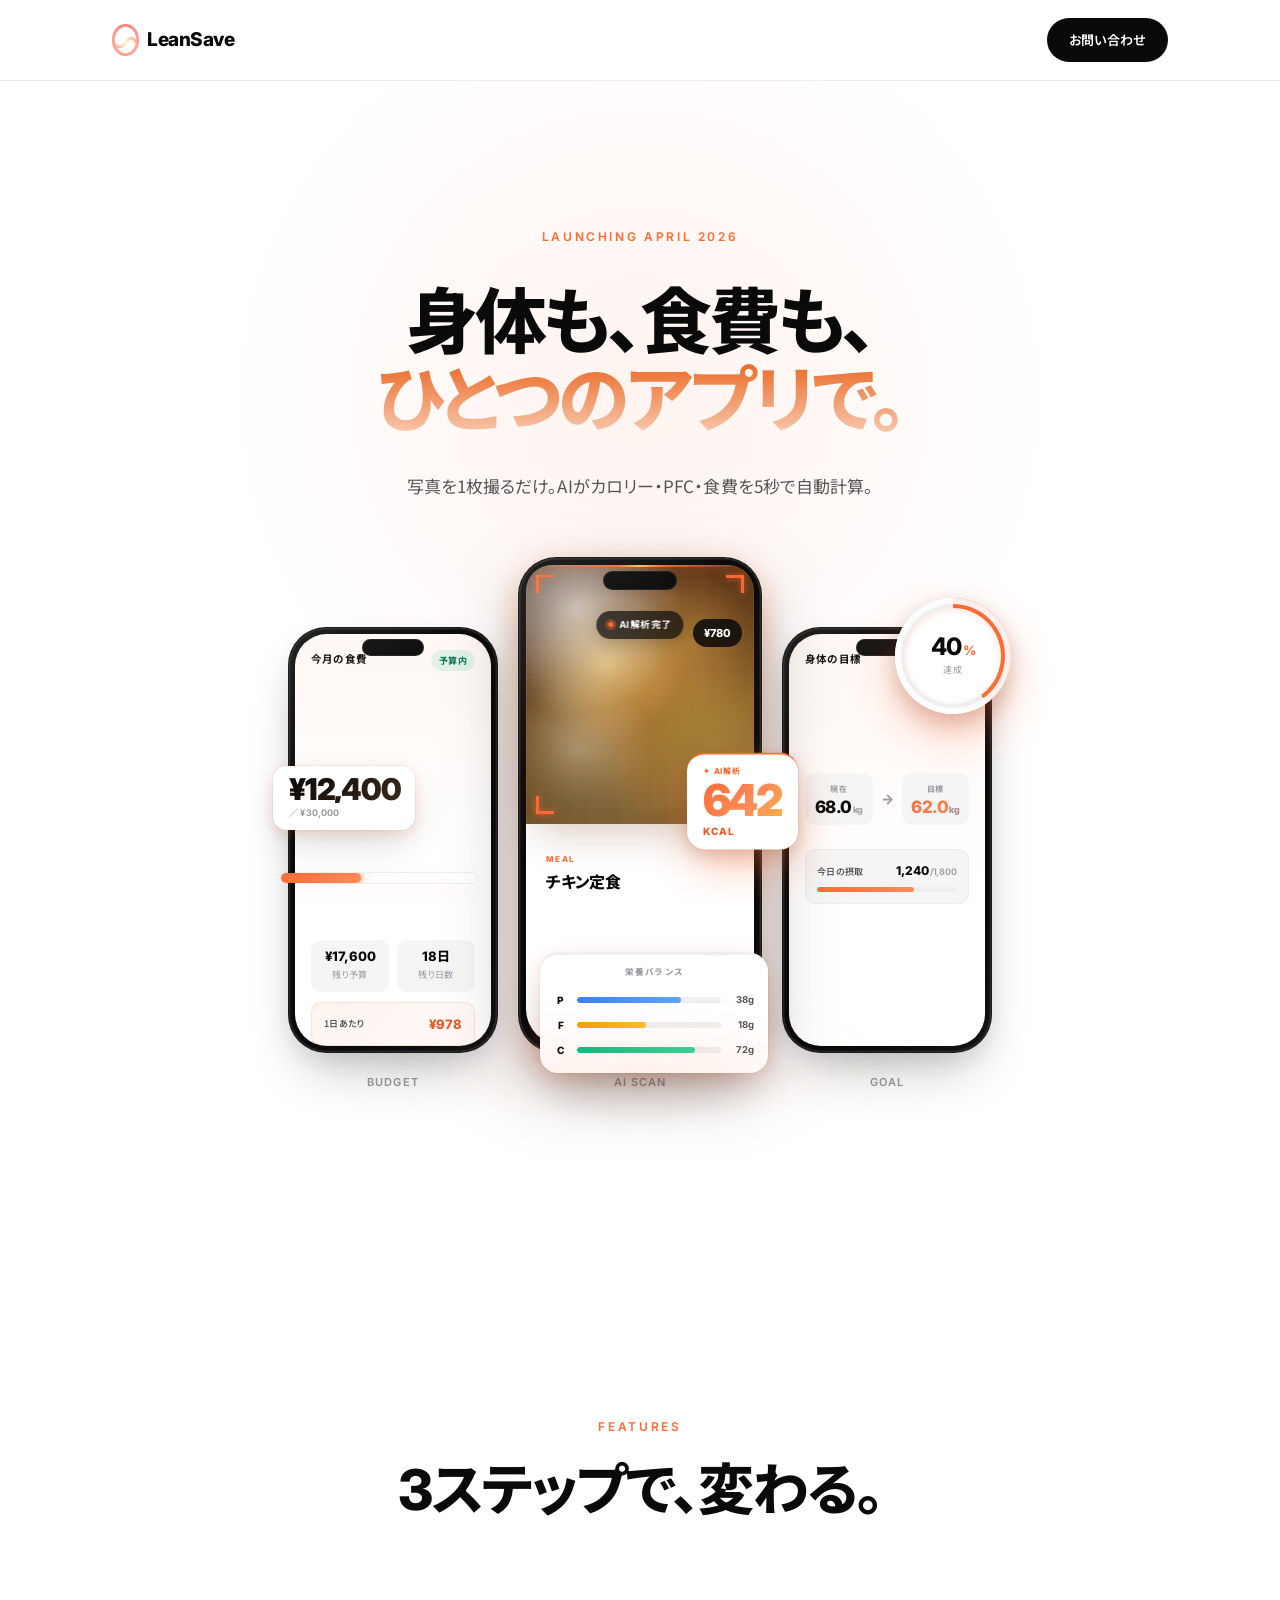
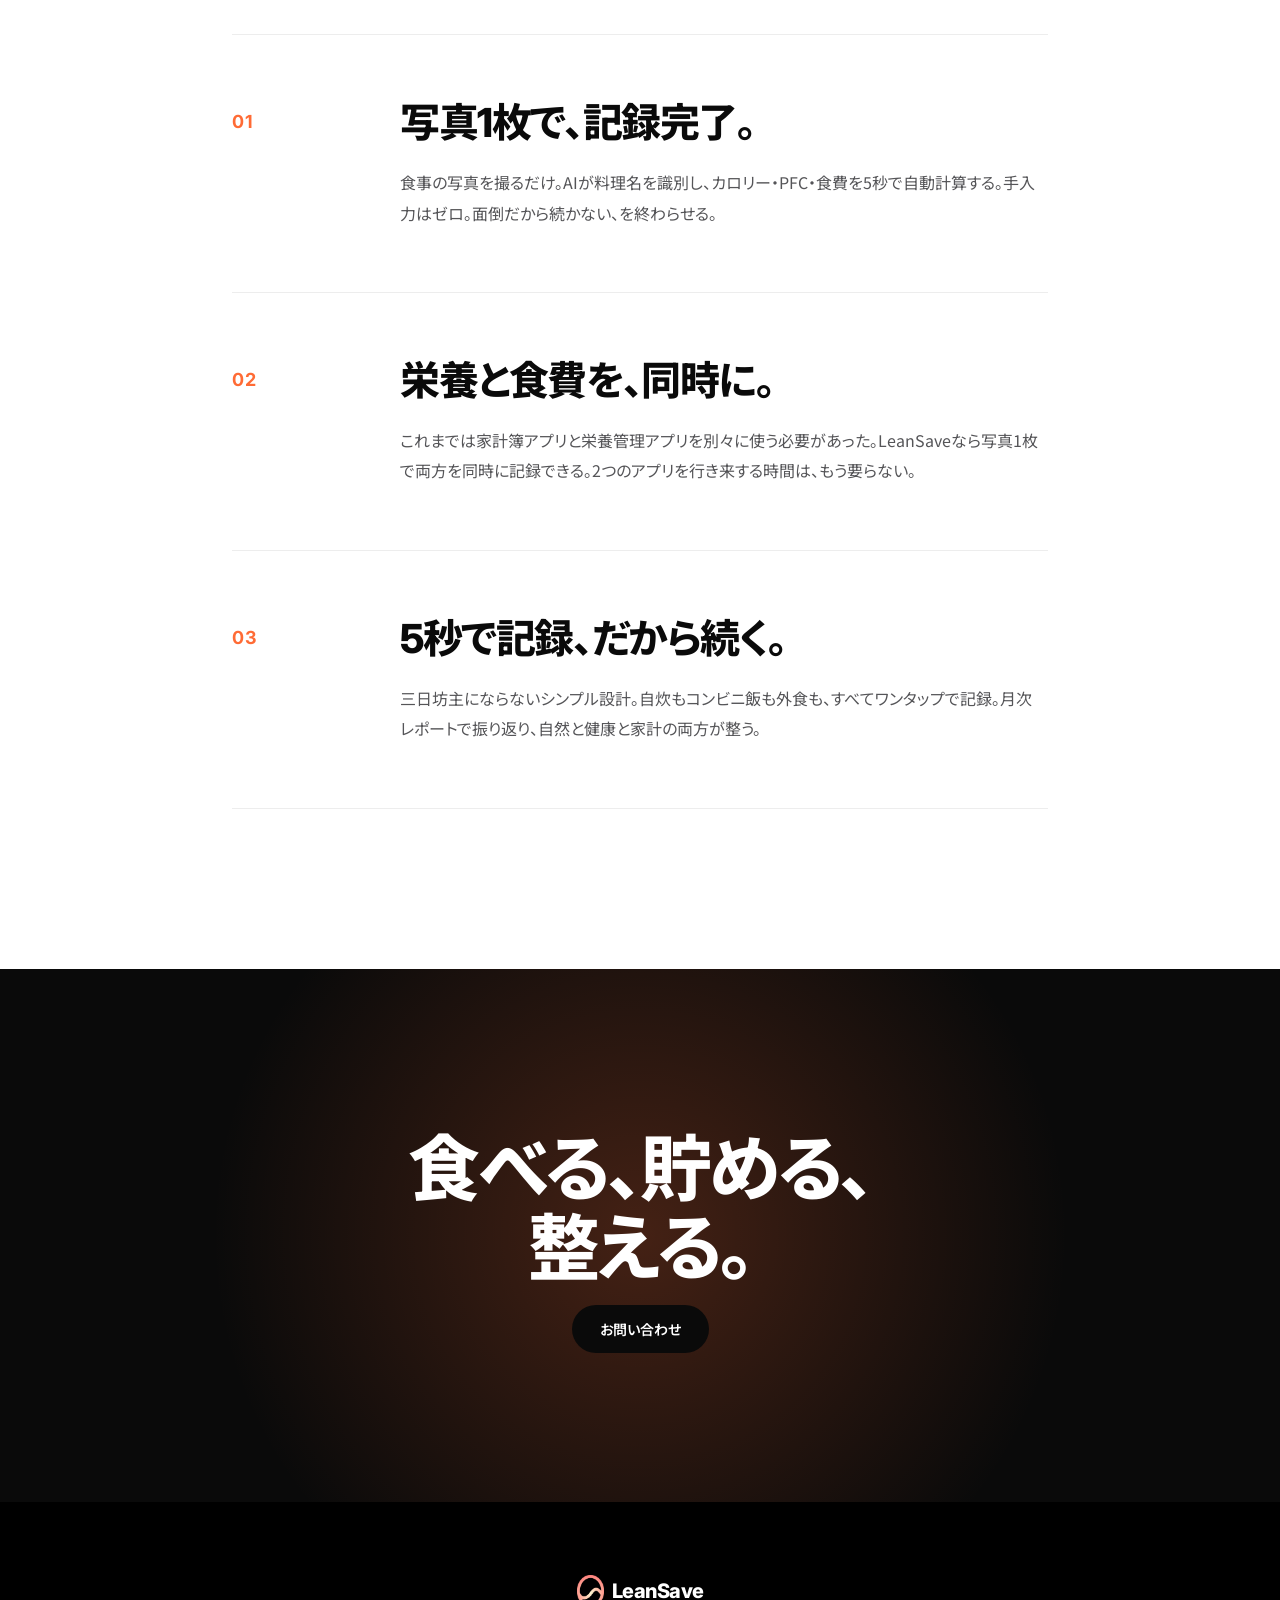
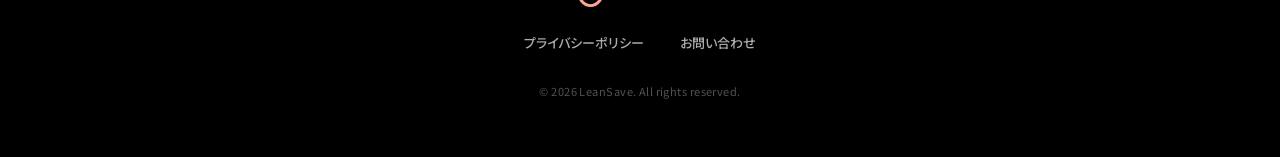
==== index.html @ 8bafe4d7 "Update hero copy and gradient styling" ====
<!DOCTYPE html>
<html lang="ja">
<head>
  <meta charset="UTF-8">
  <meta name="viewport" content="width=device-width, initial-scale=1.0">
  <title>LeanSave — 身体も、食費も、ひとつのアプリで。</title>
  <meta name="description" content="写真1枚でAIが食費と栄養を自動記録。一人暮らしのための食費×栄養管理アプリ。">
  <link rel="stylesheet" href="style.css">
  <link rel="icon" type="image/png" href="favicon.png">
  <style>
    .hero-title-gradient {
      background: linear-gradient(to bottom, #E8621A 0%, #FAD4BF 100%) !important;
      -webkit-background-clip: text !important;
      background-clip: text !important;
      -webkit-text-fill-color: transparent !important;
      color: transparent !important;
    }
  </style>
</head>
<body>

<!-- Nav -->
<nav>
  <div class="inner">
    <a href="index.html" class="nav-logo"><img src="logo.png" alt="LeanSave" class="nav-logo-img">LeanSave</a>
    <a href="contact.html" class="nav-cta">お問い合わせ</a>
  </div>
</nav>

<!-- Hero -->
<section class="hero">
  <div class="hero-eyebrow">Launching April 2026</div>
  <h1>身体も、食費も、<br><span class="hero-title-gradient">ひとつのアプリで。</span></h1>
  <p class="hero-sub">写真を1枚撮るだけ。AIがカロリー・PFC・食費を5秒で自動計算。</p>

  <div class="mockup-wrap">
    <div class="mockup-3d-scene">
    <div class="mockup-phones">

      <!-- Screen 1: 食費管理 -->
      <div>
        <div class="mockup-phone fade-in">
          <div class="mockup-statusbar">
            <span>9:41</span>
            <span class="mockup-signal" aria-hidden="true"></span>
          </div>
          <div class="mockup-screen screen-budget">
            <div class="screen-header">
              <div class="screen-title">今月の食費</div>
              <div class="screen-chip chip-ok">予算内</div>
            </div>
            <div class="budget-hero">
              <div class="budget-current">¥12,400</div>
              <div class="budget-target">／ ¥30,000</div>
            </div>
            <div class="budget-bar">
              <div class="budget-bar-fill" style="width:41%"></div>
            </div>
            <div class="budget-meta">
              <div class="meta-cell">
                <div class="meta-value">¥17,600</div>
                <div class="meta-label">残り予算</div>
              </div>
              <div class="meta-cell">
                <div class="meta-value">18日</div>
                <div class="meta-label">残り日数</div>
              </div>
            </div>
            <div class="budget-day">
              <span class="budget-day-label">1日あたり</span>
              <span class="budget-day-value">¥978</span>
            </div>
          </div>
        </div>
        <div class="mockup-label">Budget</div>
      </div>

      <!-- Screen 2: AI解析 (center, main) -->
      <div>
        <div class="mockup-phone main fade-in">
          <div class="mockup-statusbar">
            <span>9:41</span>
            <span class="mockup-signal" aria-hidden="true"></span>
          </div>
          <div class="mockup-screen screen-home">
            <div class="ai-badge">
              <span class="ai-dot"></span>
              AI解析完了
            </div>
            <div class="food-photo" aria-hidden="true">
              <div class="scan-line"></div>
              <div class="scan-grid"></div>
              <div class="scan-corner scan-corner-tl"></div>
              <div class="scan-corner scan-corner-tr"></div>
              <div class="scan-corner scan-corner-bl"></div>
              <div class="scan-corner scan-corner-br"></div>
              <div class="food-photo-tag">¥780</div>
            </div>
            <div class="food-name">チキン定食</div>
            <div class="food-calories">
              <span class="cal-ai-label">✦ AI解析</span>
              <span class="cal-num">642</span>
              <span class="cal-unit">kcal</span>
            </div>
            <div class="pfc-bars">
              <div class="pfc-header">栄養バランス</div>
              <div class="pfc-row">
                <span class="pfc-label">P</span>
                <span class="pfc-track"><span class="pfc-fill pfc-p" style="width:72%"></span></span>
                <span class="pfc-value">38g</span>
              </div>
              <div class="pfc-row">
                <span class="pfc-label">F</span>
                <span class="pfc-track"><span class="pfc-fill pfc-f" style="width:48%"></span></span>
                <span class="pfc-value">18g</span>
              </div>
              <div class="pfc-row">
                <span class="pfc-label">C</span>
                <span class="pfc-track"><span class="pfc-fill pfc-c" style="width:82%"></span></span>
                <span class="pfc-value">72g</span>
              </div>
            </div>
          </div>
        </div>
        <div class="mockup-label">AI Scan</div>
      </div>

      <!-- Screen 3: 目標の身体 -->
      <div>
        <div class="mockup-phone fade-in">
          <div class="mockup-statusbar">
            <span>9:41</span>
            <span class="mockup-signal" aria-hidden="true"></span>
          </div>
          <div class="mockup-screen screen-goal">
            <div class="screen-header">
              <div class="screen-title">身体の目標</div>
              <div class="screen-chip chip-progress">−4.0kg</div>
            </div>
            <div class="goal-ring" role="img" aria-label="目標達成率 40%">
              <div class="goal-ring-inner">
                <div class="goal-ring-num">40<span>%</span></div>
                <div class="goal-ring-sub">達成</div>
              </div>
            </div>
            <div class="goal-weights">
              <div class="weight-cell">
                <div class="weight-label">現在</div>
                <div class="weight-value">68.0<span>kg</span></div>
              </div>
              <div class="weight-arrow" aria-hidden="true">→</div>
              <div class="weight-cell">
                <div class="weight-label">目標</div>
                <div class="weight-value goal">62.0<span>kg</span></div>
              </div>
            </div>
            <div class="goal-cal">
              <div class="goal-cal-head">
                <span>今日の摂取</span>
                <span class="goal-cal-num">1,240<span class="u">/1,800</span></span>
              </div>
              <div class="goal-cal-bar">
                <div class="goal-cal-fill" style="width:69%"></div>
              </div>
            </div>
          </div>
        </div>
        <div class="mockup-label">Goal</div>
      </div>

    </div>
    </div>
  </div>
</section>

<!-- Features -->
<section class="features-section">
  <div class="container-narrow">
    <div class="section-head">
      <div class="section-eyebrow">Features</div>
      <h2 class="section-title">3ステップで、変わる。</h2>
    </div>
    <div class="features-list">

      <div class="feature-row">
        <div class="feature-num">01</div>
        <div class="feature-body">
          <h3>写真1枚で、記録完了。</h3>
          <p>食事の写真を撮るだけ。AIが料理名を識別し、カロリー・PFC・食費を5秒で自動計算する。手入力はゼロ。面倒だから続かない、を終わらせる。</p>
        </div>
      </div>

      <div class="feature-row">
        <div class="feature-num">02</div>
        <div class="feature-body">
          <h3>栄養と食費を、同時に。</h3>
          <p>これまでは家計簿アプリと栄養管理アプリを別々に使う必要があった。LeanSaveなら写真1枚で両方を同時に記録できる。2つのアプリを行き来する時間は、もう要らない。</p>
        </div>
      </div>

      <div class="feature-row">
        <div class="feature-num">03</div>
        <div class="feature-body">
          <h3>5秒で記録、だから続く。</h3>
          <p>三日坊主にならないシンプル設計。自炊もコンビニ飯も外食も、すべてワンタップで記録。月次レポートで振り返り、自然と健康と家計の両方が整う。</p>
        </div>
      </div>

    </div>
  </div>
</section>

<!-- CTA -->
<section class="cta-section">
  <h2>食べる、貯める、<br>整える。</h2>
  <a href="contact.html" class="btn-dark-cta">お問い合わせ</a>
</section>

<!-- Footer -->
<footer>
  <div class="footer-logo"><img src="logo.png" alt="LeanSave" class="footer-logo-img">LeanSave</div>
  <div class="footer-links">
    <a href="privacy.html">プライバシーポリシー</a>
    <a href="contact.html">お問い合わせ</a>
  </div>
  <div class="footer-copy">© 2026 LeanSave. All rights reserved.</div>
</footer>

<script>
function handleRegister(e) {
  if (e) e.preventDefault();
  const input = e && e.target ? e.target.querySelector('input[type="email"]') : document.getElementById('email-input');
  const email = input.value.trim();
  const emailRegex = /^[^\s@]+@[^\s@]+\.[^\s@]+$/;
  if (!emailRegex.test(email)) {
    alert('有効なメールアドレスを入力してください。');
    input.focus();
    return;
  }
  alert('事前登録ありがとうございます。ローンチ時にご連絡します。');
  input.value = '';
}

// Intersection Observer for fade-in
const observer = new IntersectionObserver((entries) => {
  entries.forEach(e => { if (e.isIntersecting) e.target.style.opacity = '1'; });
}, { threshold: 0.1 });
document.querySelectorAll('.fade-in').forEach(el => observer.observe(el));
</script>
</body>
</html>
---- style.css ----
@import url('https://fonts.googleapis.com/css2?family=Inter:wght@400;500;600;700;800;900&family=Noto+Sans+JP:wght@400;500;700;900&display=swap');

/* ==========================================================================
   LeanSave LP — Simple / Premium / Mobile-first
   ========================================================================== */

*, *::before, *::after { box-sizing: border-box; margin: 0; padding: 0; }

:root {
  /* Brand */
  --accent: #FF6B35;
  --accent-dark: #E85A27;
  --accent-soft: #FFF3EC;
  --gradient: linear-gradient(135deg, #FF6B35 0%, #FF8C5A 100%);

  /* Neutrals — near-monochrome */
  --bg: #FFFFFF;
  --bg-soft: #FAFAFA;
  --bg-dark: #0A0A0A;
  --surface: #F5F5F5;
  --surface-2: #EFEFEF;
  --border: #EDEDED;
  --border-strong: #DCDCDC;
  --text-primary: #0A0A0A;
  --text-secondary: #555558;
  --text-tertiary: #9A9AA0;
  --text-on-dark: #FFFFFF;
  --text-on-dark-dim: rgba(255, 255, 255, 0.56);

  /* Radii */
  --radius-sm: 10px;
  --radius-md: 16px;
  --radius-lg: 24px;
  --radius-xl: 32px;

  /* Shadows */
  --shadow-sm: 0 1px 2px rgba(10, 10, 10, 0.04), 0 2px 6px rgba(10, 10, 10, 0.04);
  --shadow-md: 0 8px 24px -8px rgba(10, 10, 10, 0.10), 0 2px 6px rgba(10, 10, 10, 0.04);
  --shadow-lg: 0 32px 80px -24px rgba(10, 10, 10, 0.24), 0 8px 24px rgba(10, 10, 10, 0.06);
  --shadow-accent: 0 12px 32px -10px rgba(255, 107, 53, 0.45);

  /* Motion */
  --ease: cubic-bezier(0.22, 1, 0.36, 1);

  /* Typography */
  --font-display: 'Inter', 'Noto Sans JP', -apple-system, BlinkMacSystemFont, sans-serif;
  --font-body: 'Noto Sans JP', 'Inter', -apple-system, BlinkMacSystemFont, sans-serif;
}

html { scroll-behavior: smooth; -webkit-text-size-adjust: 100%; }

body {
  font-family: var(--font-body);
  background: var(--bg);
  color: var(--text-primary);
  line-height: 1.7;
  font-size: 16px;
  font-feature-settings: "palt";
  -webkit-font-smoothing: antialiased;
  -moz-osx-font-smoothing: grayscale;
  text-rendering: optimizeLegibility;
}

a { color: var(--text-primary); text-decoration: none; transition: opacity 0.2s var(--ease); }
a:hover { opacity: 0.7; }

button { font-family: inherit; }
img, svg { display: block; max-width: 100%; }

:focus-visible {
  outline: 2px solid var(--accent);
  outline-offset: 3px;
  border-radius: 6px;
}

/* ==========================================================================
   Layout
   ========================================================================== */
.container { max-width: 1120px; margin: 0 auto; padding: 0 32px; }
.container-narrow { max-width: 880px; margin: 0 auto; padding: 0 32px; }

/* ==========================================================================
   Nav
   ========================================================================== */
nav {
  position: sticky; top: 0; z-index: 100;
  background: rgba(255, 255, 255, 0.82);
  backdrop-filter: saturate(180%) blur(20px);
  -webkit-backdrop-filter: saturate(180%) blur(20px);
  border-bottom: 1px solid var(--border);
  padding: 18px 0;
}
nav .inner {
  max-width: 1120px; margin: 0 auto; padding: 0 32px;
  display: flex; align-items: center; justify-content: space-between;
}
.nav-logo {
  font-family: var(--font-display);
  font-size: 19px; font-weight: 800;
  color: var(--text-primary);
  letter-spacing: -0.025em;
  display: flex;
  align-items: center;
  gap: 8px;
}
.nav-logo-img {
  height: 32px;
  width: 27px;
  object-fit: contain;
  flex-shrink: 0;
}
.nav-logo:hover { opacity: 1; }
.footer-logo-img {
  height: 32px;
  width: 27px;
  object-fit: contain;
  flex-shrink: 0;
}
.nav-back {
  font-size: 13px;
  color: var(--text-secondary);
  font-weight: 500;
}
.nav-cta {
  background: var(--text-primary);
  color: #fff;
  border: none;
  border-radius: 999px;
  padding: 11px 22px;
  font-size: 13px;
  font-weight: 600;
  cursor: pointer;
  letter-spacing: 0.01em;
  transition: transform 0.3s var(--ease), background 0.3s var(--ease);
}
.nav-cta:hover { transform: translateY(-1px); background: var(--accent); }
.nav-cta:active { transform: translateY(0); }

/* ==========================================================================
   Hero
   ========================================================================== */
.hero {
  position: relative;
  padding: 140px 32px 160px;
  text-align: center;
  overflow: clip;
  overflow-clip-margin: 60px;
  background: #FFFFFF;
}
.hero::before {
  content: '';
  position: absolute;
  top: -20%; left: 50%;
  width: 1100px; height: 1100px;
  transform: translateX(-50%);
  background: radial-gradient(circle at center, rgba(255, 107, 53, 0.08), transparent 55%);
  pointer-events: none;
  z-index: 0;
}
.hero > * { position: relative; z-index: 1; }

.hero-eyebrow {
  display: inline-block;
  font-family: var(--font-display);
  font-size: 12px;
  font-weight: 600;
  color: var(--accent);
  letter-spacing: 0.22em;
  text-transform: uppercase;
  margin-bottom: 36px;
}

.hero h1 {
  font-family: var(--font-display);
  font-size: clamp(40px, 7.2vw, 72px);
  font-weight: 800;
  line-height: 1.08;
  letter-spacing: -0.045em;
  margin-bottom: 32px;
  color: var(--text-primary);
  max-width: 980px;
  margin-left: auto;
  margin-right: auto;
}
.hero h1 .accent {
  background: var(--gradient);
  -webkit-background-clip: text;
  background-clip: text;
  color: transparent;
}
.accent-gradient {
  background: var(--gradient);
  -webkit-background-clip: text;
  background-clip: text;
  color: transparent !important;
  display: inline;
}

.hero-sub {
  font-size: 17px;
  color: var(--text-secondary);
  max-width: 520px;
  margin: 0 auto 56px;
  line-height: 1.75;
  letter-spacing: 0.005em;
}

/* Hero form — pill shape */
.hero-form {
  display: flex;
  gap: 6px;
  justify-content: center;
  max-width: 480px;
  margin: 0 auto 16px;
  padding: 6px;
  background: #fff;
  border: 1px solid var(--border-strong);
  border-radius: 999px;
  box-shadow: var(--shadow-md);
  flex-wrap: wrap;
}
.hero-form input[type="email"] {
  flex: 1; min-width: 200px;
  padding: 14px 22px;
  border: none;
  background: transparent;
  font-size: 15px;
  font-family: inherit;
  outline: none;
  color: var(--text-primary);
}
.hero-form input[type="email"]::placeholder { color: var(--text-tertiary); }

.btn-primary {
  background: var(--text-primary);
  color: #fff;
  border: none;
  border-radius: 999px;
  padding: 14px 28px;
  font-size: 14px;
  font-weight: 600;
  cursor: pointer;
  letter-spacing: 0.01em;
  transition: transform 0.3s var(--ease), background 0.3s var(--ease);
  white-space: nowrap;
}
.btn-primary:hover { transform: translateY(-1px); background: var(--accent); }
.btn-primary:active { transform: translateY(0); }

.hero-note {
  font-size: 12px;
  color: var(--text-tertiary);
  letter-spacing: 0.04em;
  margin-bottom: 96px;
}
.hero-note .dot { display: inline-block; margin: 0 10px; opacity: 0.4; }

/* ==========================================================================
   Mockup phones (three screens)
   ========================================================================== */
.mockup-wrap {
  margin-top: 24px;
  position: relative;
}
.mockup-wrap::after {
  content: '';
  position: absolute;
  left: 50%; bottom: -20px;
  transform: translateX(-50%);
  width: 70%; max-width: 500px; height: 80px;
  background: radial-gradient(ellipse at center, rgba(255, 107, 53, 0.15), transparent 70%);
  filter: blur(24px);
  pointer-events: none;
}

/* 3D Scene */
.mockup-3d-scene {
  perspective: 1200px;
  perspective-origin: 50% 40%;
}

.mockup-phones {
  transform-style: preserve-3d;
  display: flex;
  gap: 20px;
  justify-content: center;
  align-items: flex-end;
  position: relative;
}
.mockup-phones > div { display: flex; flex-direction: column; align-items: center; }

.mockup-phone {
  width: 210px; height: 426px;
  background: #0A0A0A;
  border-radius: 38px;
  border: 1px solid rgba(255, 255, 255, 0.08);
  box-shadow:
    0 28px 56px -18px rgba(10, 10, 10, 0.28),
    0 10px 24px rgba(10, 10, 10, 0.08),
    inset 0 0 0 1.5px rgba(255, 255, 255, 0.10);
  position: relative;
  overflow: visible;
  transition: transform 0.6s var(--ease);
}

/* サイドフォン(左) */
.mockup-phones > div:nth-child(1) .mockup-phone {
  transform: rotateY(12deg) rotateX(3deg) translateZ(-20px) scale(0.88);
  transform-origin: center bottom;
}

/* メインフォン(中央)- 最前面 */
.mockup-phone.main {
  width: 244px; height: 496px;
  transform: rotateY(-2deg) rotateX(5deg) translateZ(60px);
  transform-origin: center bottom;
  box-shadow:
    0 0 0 1px rgba(255,255,255,0.1),
    0 32px 80px -16px rgba(15,15,16,0.5),
    0 8px 32px rgba(255,107,53,0.25),
    inset 0 0 0 1.5px rgba(255, 255, 255, 0.12);
  z-index: 2;
}

/* サイドフォン(右) */
.mockup-phones > div:nth-child(3) .mockup-phone {
  transform: rotateY(-12deg) rotateX(3deg) translateZ(-20px) scale(0.88);
  transform-origin: center bottom;
}

/* hover で浮き上がる */
.mockup-phone.main:hover {
  transform: rotateY(-2deg) rotateX(3deg) translateZ(80px);
  transition: transform 0.6s cubic-bezier(0.22, 1, 0.36, 1);
}
.mockup-phone::before {
  content: '';
  position: absolute;
  inset: 0;
  background: linear-gradient(135deg, rgba(255, 255, 255, 0.10) 0%, transparent 32%, transparent 78%, rgba(255, 255, 255, 0.04) 100%);
  pointer-events: none;
  z-index: 5;
  border-radius: inherit;
}
.mockup-phone::after {
  content: '';
  position: absolute;
  top: 11px; left: 50%;
  transform: translateX(-50%);
  width: 62px; height: 17px;
  background: #0A0A0A;
  border-radius: 999px;
  z-index: 4;
  box-shadow: inset 0 0 0 1px rgba(255, 255, 255, 0.08);
}
.mockup-phone.main::after { width: 74px; height: 19px; top: 13px; }

.mockup-statusbar { display: none; }
.mockup-signal {
  width: 14px; height: 8px;
  background:
    linear-gradient(to right, currentColor 22%, rgba(10,10,10,0.22) 22% 46%, currentColor 46% 70%, rgba(10,10,10,0.22) 70% 94%, currentColor 94%);
  border-radius: 1px;
  color: var(--text-primary);
}

/* Screen base */
.mockup-screen {
  position: absolute;
  inset: 6px 6px 6px;
  border-radius: 32px;
  padding: 16px 0 0;
  background: #FFFFFF;
  display: flex;
  flex-direction: column;
  overflow: visible;
}
.mockup-phone.main .mockup-screen {
  inset: 7px 7px 7px;
  border-radius: 36px;
  padding: 18px 0 0;
}

/* Screen header shared */
.screen-header {
  display: flex;
  justify-content: space-between;
  align-items: center;
  margin-bottom: 14px;
}
.screen-title {
  font-family: var(--font-display);
  font-size: 10.5px;
  font-weight: 700;
  color: var(--text-primary);
  letter-spacing: 0.02em;
  text-transform: uppercase;
}
.screen-chip {
  font-family: var(--font-display);
  font-size: 9px;
  font-weight: 700;
  padding: 3px 8px;
  border-radius: 999px;
  letter-spacing: 0.04em;
}
.screen-chip.chip-ok {
  background: rgba(16, 185, 129, 0.12);
  color: #047857;
}
.screen-chip.chip-progress {
  background: var(--accent-soft);
  color: var(--accent-dark);
}

/* -------- Screen 1: 食費管理 -------- */
.screen-budget {
  background: linear-gradient(180deg, #FFF8F4 0%, #FFFFFF 55%);
  overflow: visible;
  padding-left: 16px;
  padding-right: 16px;
}
.budget-hero {
  display: flex;
  align-items: baseline;
  gap: 4px;
  justify-content: center;
  margin: 8px 0 12px;
}
.budget-current {
  font-family: var(--font-display);
  font-size: 28px;
  font-weight: 800;
  letter-spacing: -0.035em;
  color: var(--text-primary);
  line-height: 1;
}
/* 画面1: ¥12,400 を左に飛び出し */
.screen-budget .budget-hero {
  position: absolute;
  top: 32%;
  left: -22px;
  right: auto;
  margin: 0;
  flex-direction: column;
  align-items: flex-start;
  gap: 2px;
  background: #fff;
  padding: 10px 14px 10px 16px;
  border-radius: 14px;
  box-shadow:
    0 16px 40px -8px rgba(10, 10, 10, 0.18),
    0 4px 14px rgba(255, 107, 53, 0.18),
    0 0 0 1px rgba(10, 10, 10, 0.04);
  z-index: 12;
}
.screen-budget .budget-current {
  font-size: 30px;
  font-weight: 900;
  letter-spacing: -0.04em;
  background: linear-gradient(135deg, #0A0A0A 0%, #3D2817 100%);
  -webkit-background-clip: text;
  background-clip: text;
  color: transparent;
  line-height: 0.92;
}
.screen-budget .budget-target {
  font-size: 9px;
  font-weight: 700;
  color: var(--text-tertiary);
  letter-spacing: 0.02em;
}
/* プログレスバーを左に飛び出し */
.screen-budget .budget-bar {
  position: absolute;
  top: 58%;
  left: -14px;
  right: 14px;
  width: auto;
  height: 10px;
  margin: 0;
  z-index: 11;
  background: rgba(255, 255, 255, 0.9);
  box-shadow:
    0 8px 22px -4px rgba(255, 107, 53, 0.28),
    0 0 0 1px rgba(10, 10, 10, 0.06);
}
.screen-budget .budget-bar-fill {
  box-shadow:
    0 0 16px rgba(255, 107, 53, 0.6),
    0 0 4px rgba(255, 107, 53, 0.8);
}
.budget-target {
  font-family: var(--font-display);
  font-size: 11px;
  font-weight: 600;
  color: var(--text-tertiary);
  letter-spacing: -0.01em;
}
.budget-bar {
  height: 8px;
  background: var(--surface-2);
  border-radius: 999px;
  overflow: hidden;
  margin-bottom: 14px;
  position: relative;
}
.budget-bar-fill {
  height: 100%;
  background: var(--gradient);
  border-radius: 999px;
  box-shadow: 0 0 10px rgba(255, 107, 53, 0.4);
}
.budget-meta {
  display: grid;
  grid-template-columns: 1fr 1fr;
  gap: 8px;
  margin-bottom: 12px;
}
/* hero/bar が絶対配置で飛び出すため、下半分にオフセット */
.screen-budget .budget-meta {
  margin-top: auto;
  margin-bottom: 10px;
}
.screen-budget .budget-day {
  margin-top: 0;
}
.meta-cell {
  background: var(--surface);
  border-radius: 10px;
  padding: 9px 6px;
  text-align: center;
}
.meta-value {
  font-family: var(--font-display);
  font-size: 13px;
  font-weight: 800;
  color: var(--text-primary);
  letter-spacing: -0.015em;
  line-height: 1.15;
}
.meta-label {
  font-size: 9px;
  color: var(--text-tertiary);
  margin-top: 3px;
  letter-spacing: 0.04em;
}
.budget-day {
  margin-top: auto;
  display: flex;
  justify-content: space-between;
  align-items: center;
  padding: 10px 12px;
  background: linear-gradient(135deg, rgba(255, 107, 53, 0.08), rgba(255, 140, 90, 0.04));
  border: 1px solid rgba(255, 107, 53, 0.16);
  border-radius: 10px;
}
.budget-day-label {
  font-size: 9px;
  font-weight: 600;
  color: var(--text-secondary);
  letter-spacing: 0.04em;
}
.budget-day-value {
  font-family: var(--font-display);
  font-size: 13px;
  font-weight: 800;
  color: var(--accent-dark);
  letter-spacing: -0.01em;
}

/* -------- Screen 2: AI解析 (center, main) -------- */
.screen-home {
  background: #FFFFFF;
  align-items: center;
  text-align: center;
  padding: 0 16px !important;
  overflow: visible;
}
.ai-badge {
  position: absolute;
  top: 46px;
  left: 50%;
  transform: translateX(-50%);
  display: inline-flex;
  align-items: center;
  gap: 6px;
  font-family: var(--font-display);
  font-size: 9.5px;
  font-weight: 700;
  color: #fff;
  background: rgba(10, 10, 10, 0.72);
  backdrop-filter: blur(10px);
  padding: 6px 12px;
  border-radius: 999px;
  letter-spacing: 0.04em;
  z-index: 12;
  white-space: nowrap;
  box-shadow: 0 4px 18px rgba(10, 10, 10, 0.22);
}
.ai-dot {
  width: 5px; height: 5px;
  border-radius: 50%;
  background: var(--accent);
  box-shadow: 0 0 0 3px rgba(255, 107, 53, 0.35);
  animation: pulse 2s ease-in-out infinite;
}
@keyframes pulse {
  0%, 100% { opacity: 1; transform: scale(1); }
  50% { opacity: 0.6; transform: scale(0.85); }
}
/* 食事写真を画面上半分にフルブリード */
.screen-home .food-photo {
  position: absolute;
  top: 0;
  left: 0;
  right: 0;
  height: 54%;
  width: auto;
  margin: 0;
  border-radius: 0;
  border-top-left-radius: 26px;
  border-top-right-radius: 26px;
  background:
    radial-gradient(circle at 35% 38%, rgba(240, 200, 110, 0.75), transparent 36%),
    radial-gradient(circle at 68% 30%, rgba(210, 155, 70, 0.60), transparent 32%),
    radial-gradient(circle at 22% 72%, rgba(245, 240, 220, 0.50), transparent 30%),
    radial-gradient(circle at 75% 70%, rgba(100, 140, 70, 0.38), transparent 32%),
    radial-gradient(circle at 52% 55%, rgba(180, 110, 45, 0.50), transparent 42%),
    linear-gradient(160deg, #2C1A0E 0%, #5C3317 22%, #8B5E2A 44%, #C4923E 66%, #E8BC68 84%, #D4A84B 100%);
  box-shadow:
    inset 0 -60px 80px rgba(20, 10, 5, 0.55),
    inset 0 20px 50px rgba(220, 180, 80, 0.10),
    inset 0 0 0 1px rgba(255, 255, 255, 0.08),
    0 18px 40px -10px rgba(120, 70, 20, 0.28);
  overflow: hidden;
  z-index: 1;
}
.screen-home .food-photo::before {
  content: '';
  position: absolute;
  inset: 0;
  background:
    radial-gradient(circle at 22% 16%, rgba(255, 255, 255, 0.65), transparent 38%),
    radial-gradient(circle at 78% 80%, rgba(255, 140, 40, 0.25), transparent 36%);
  z-index: 3;
}
.screen-home .food-photo-tag {
  position: absolute;
  top: 54px;
  right: 12px;
  background: rgba(10, 10, 10, 0.85);
  backdrop-filter: blur(8px);
  color: #fff;
  font-family: var(--font-display);
  font-size: 11px;
  font-weight: 800;
  padding: 5px 11px;
  border-radius: 999px;
  letter-spacing: -0.01em;
  z-index: 3;
}
/* 下半分のコンテンツ配置 */
.screen-home .food-name {
  position: absolute;
  top: 60%;
  left: 0;
  right: 0;
  font-family: var(--font-display);
  font-size: 16px;
  font-weight: 800;
  color: var(--text-primary);
  letter-spacing: -0.015em;
  margin: 0;
  padding: 0 20px;
  z-index: 6;
  text-align: left;
}
.screen-home .food-name::before {
  content: 'MEAL';
  display: block;
  font-size: 8px;
  font-weight: 800;
  color: var(--accent);
  letter-spacing: 0.16em;
  text-transform: uppercase;
  margin-bottom: 3px;
}
/* カロリー数値を右に飛び出し */
.screen-home .food-calories {
  position: absolute;
  top: 50%;
  right: -44px;
  transform: translateY(-54%);
  display: flex;
  flex-direction: column;
  align-items: flex-start;
  gap: 0;
  margin: 0;
  background: #fff;
  border-radius: 18px;
  padding: 10px 16px 10px;
  border-top: 2px solid var(--accent);
  box-shadow:
    0 18px 44px -6px rgba(255, 107, 53, 0.48),
    0 6px 18px rgba(10, 10, 10, 0.14),
    0 0 0 1px rgba(255, 107, 53, 0.14);
  z-index: 14;
}
.screen-home .cal-num {
  font-family: var(--font-display);
  font-size: 44px;
  font-weight: 900;
  letter-spacing: -0.05em;
  background: linear-gradient(135deg, #FF6B35 0%, #FF8C5A 60%, #FFB347 100%);
  -webkit-background-clip: text;
  background-clip: text;
  color: transparent;
  line-height: 0.92;
}
.screen-home .cal-unit {
  font-family: var(--font-display);
  font-size: 10px;
  font-weight: 800;
  color: var(--accent-dark);
  letter-spacing: 0.12em;
  text-transform: uppercase;
  margin-top: 2px;
}
.cal-num {
  font-family: var(--font-display);
  font-size: 36px;
  font-weight: 800;
  letter-spacing: -0.04em;
  background: var(--gradient);
  -webkit-background-clip: text;
  background-clip: text;
  color: transparent;
  line-height: 1;
}
.cal-unit {
  font-family: var(--font-display);
  font-size: 11px;
  font-weight: 700;
  color: var(--text-tertiary);
  letter-spacing: 0.05em;
  text-transform: uppercase;
}
.food-photo {
  width: 100%;
  height: 96px;
  border-radius: 14px;
  background:
    radial-gradient(circle at 28% 32%, rgba(255, 200, 80, 0.95), transparent 44%),
    radial-gradient(circle at 72% 58%, rgba(255, 107, 53, 0.80), transparent 48%),
    radial-gradient(circle at 50% 82%, rgba(34, 197, 94, 0.55), transparent 42%),
    linear-gradient(135deg, #FFD7A8 0%, #FFB080 50%, #F9A46A 100%);
  position: relative;
  margin-bottom: 14px;
}
.food-photo-tag {
  background: rgba(10, 10, 10, 0.88);
  color: #fff;
  font-family: var(--font-display);
  font-size: 10px;
  font-weight: 800;
  padding: 4px 9px;
  border-radius: 999px;
}
.food-name {
  font-family: var(--font-display);
  font-size: 14px;
  font-weight: 700;
  color: var(--text-primary);
  letter-spacing: -0.01em;
  margin-bottom: 4px;
}
.food-calories {
  display: flex;
  align-items: baseline;
  justify-content: center;
  gap: 5px;
  margin-bottom: 16px;
}
/* PFC バーをメイン画面下部から飛び出し */
.screen-home .pfc-bars {
  position: absolute;
  left: 14px;
  right: 14px;
  bottom: -28px;
  display: flex;
  flex-direction: column;
  gap: 8px;
  margin: 0;
  padding: 10px 14px 14px;
  background: #fff;
  border-radius: 18px;
  border-top: 2px solid var(--surface-2);
  box-shadow:
    0 20px 48px -10px rgba(10, 10, 10, 0.22),
    0 6px 20px rgba(255, 107, 53, 0.16),
    0 0 0 1px rgba(10, 10, 10, 0.04);
  z-index: 11;
}
.pfc-bars {
  width: 100%;
  display: flex;
  flex-direction: column;
  gap: 9px;
  margin-top: auto;
}
.pfc-row {
  display: flex;
  align-items: center;
  gap: 9px;
}
.pfc-label {
  width: 14px;
  font-family: var(--font-display);
  font-size: 10px;
  font-weight: 800;
  color: var(--text-primary);
  letter-spacing: 0.02em;
}
.pfc-track {
  flex: 1;
  height: 6px;
  background: var(--surface-2);
  border-radius: 999px;
  overflow: hidden;
}
.pfc-fill {
  display: block;
  height: 100%;
  border-radius: 999px;
}
.pfc-fill.pfc-p { background: linear-gradient(90deg, #3B82F6, #60A5FA); }
.pfc-fill.pfc-f { background: linear-gradient(90deg, #F59E0B, #FBBF24); }
.pfc-fill.pfc-c { background: linear-gradient(90deg, #10B981, #34D399); }
.pfc-value {
  width: 24px;
  text-align: right;
  font-family: var(--font-display);
  font-size: 9.5px;
  font-weight: 700;
  color: var(--text-secondary);
  letter-spacing: -0.01em;
}

/* -------- Scan animation elements -------- */
/* スキャンライン */
.scan-line {
  position: absolute;
  left: 0;
  right: 0;
  height: 2px;
  background: linear-gradient(90deg, transparent 0%, rgba(255, 107, 53, 0.9) 40%, rgba(255, 200, 80, 0.95) 50%, rgba(255, 107, 53, 0.9) 60%, transparent 100%);
  box-shadow: 0 0 10px rgba(255, 107, 53, 0.7), 0 0 20px rgba(255, 107, 53, 0.3);
  z-index: 4;
  animation: scan-move 2.4s ease-in-out infinite;
  pointer-events: none;
}
@keyframes scan-move {
  0%   { top: 10%; opacity: 0; }
  8%   { opacity: 1; }
  88%  { opacity: 1; }
  100% { top: 90%; opacity: 0; }
}

/* スキャングリッド */
.scan-grid {
  position: absolute;
  inset: 0;
  background-image:
    linear-gradient(rgba(255, 107, 53, 0.06) 1px, transparent 1px),
    linear-gradient(90deg, rgba(255, 107, 53, 0.06) 1px, transparent 1px);
  background-size: 16px 16px;
  z-index: 2;
  pointer-events: none;
  animation: grid-pulse 2.4s ease-in-out infinite;
}
@keyframes grid-pulse {
  0%, 100% { opacity: 0.5; }
  50%       { opacity: 1; }
}

/* コーナーマーカー（カメラフォーカス枠） */
.scan-corner {
  position: absolute;
  width: 18px;
  height: 18px;
  z-index: 5;
  pointer-events: none;
}
.scan-corner::before,
.scan-corner::after {
  content: '';
  position: absolute;
  background: rgba(255, 107, 53, 0.95);
  box-shadow: 0 0 6px rgba(255, 107, 53, 0.8);
}
/* 横線 */
.scan-corner::before { height: 2.5px; width: 100%; top: 0; left: 0; }
/* 縦線 */
.scan-corner::after  { width: 2.5px; height: 100%; top: 0; left: 0; }

.scan-corner-tl { top: 10px; left: 10px; }
.scan-corner-tr { top: 10px; right: 10px; transform: scaleX(-1); }
.scan-corner-bl { bottom: 10px; left: 10px; transform: scaleY(-1); }
.scan-corner-br { bottom: 10px; right: 10px; transform: scale(-1); }

/* -------- カロリーカード：AIラベル追加 -------- */
.cal-ai-label {
  display: block;
  font-family: var(--font-display);
  font-size: 8px;
  font-weight: 800;
  color: var(--accent);
  letter-spacing: 0.12em;
  text-transform: uppercase;
  margin-bottom: 2px;
  white-space: nowrap;
}

/* -------- PFCカード：ヘッダー -------- */
.pfc-header {
  font-family: var(--font-display);
  font-size: 8.5px;
  font-weight: 800;
  color: var(--text-tertiary);
  letter-spacing: 0.12em;
  text-transform: uppercase;
  margin-bottom: 4px;
}

/* -------- Screen 3: 目標の身体 -------- */
.screen-goal {
  background: linear-gradient(180deg, #FFF8F4 0%, #FFFFFF 65%);
  overflow: visible;
  padding-left: 16px;
  padding-right: 16px;
}
.goal-ring {
  width: 112px; height: 112px;
  border-radius: 50%;
  background: conic-gradient(var(--accent) 0% 40%, var(--surface-2) 40% 100%);
  margin: 6px auto 14px;
  position: relative;
  box-shadow: 0 6px 22px -6px rgba(255, 107, 53, 0.38);
}
/* 画面3: goal-ring を上右に飛び出し */
.screen-goal .goal-ring {
  position: absolute;
  top: -36px;
  right: -26px;
  margin: 0;
  width: 116px;
  height: 116px;
  background: conic-gradient(var(--accent) 0% 40%, var(--surface-2) 40% 100%);
  box-shadow:
    0 20px 48px -6px rgba(255, 107, 53, 0.48),
    0 8px 22px rgba(10, 10, 10, 0.18),
    inset 0 0 0 6px rgba(255, 255, 255, 0.9);
  z-index: 12;
}
.screen-goal .goal-ring::before {
  inset: 10px;
  background: #fff;
  box-shadow: inset 0 2px 6px rgba(255, 107, 53, 0.18);
}
.goal-ring::before {
  content: '';
  position: absolute;
  inset: 9px;
  background: #fff;
  border-radius: 50%;
  box-shadow: inset 0 1px 3px rgba(0, 0, 0, 0.05);
}
.goal-ring-inner {
  position: absolute;
  inset: 0;
  display: flex;
  flex-direction: column;
  align-items: center;
  justify-content: center;
  z-index: 1;
}
.goal-ring-num {
  font-family: var(--font-display);
  font-size: 24px;
  font-weight: 800;
  color: var(--text-primary);
  letter-spacing: -0.035em;
  line-height: 1;
}
.goal-ring-num span {
  font-size: 13px;
  color: var(--accent);
  margin-left: 1px;
}
.goal-ring-sub {
  font-size: 9px;
  color: var(--text-tertiary);
  letter-spacing: 0.08em;
  text-transform: uppercase;
  margin-top: 3px;
}
.goal-weights {
  display: flex;
  align-items: center;
  gap: 8px;
  margin-bottom: 12px;
}
/* goal-ring が飛び出すため、重なりを回避して下寄せ */
.screen-goal .goal-weights {
  margin-top: 88px;
}
.screen-goal .goal-cal {
  margin-top: 12px;
}
.weight-cell {
  flex: 1;
  background: var(--surface);
  border-radius: 10px;
  padding: 9px 4px;
  text-align: center;
}
.weight-label {
  font-size: 8px;
  font-weight: 700;
  color: var(--text-tertiary);
  letter-spacing: 0.08em;
  text-transform: uppercase;
  margin-bottom: 3px;
}
.weight-value {
  font-family: var(--font-display);
  font-size: 17px;
  font-weight: 800;
  color: var(--text-primary);
  letter-spacing: -0.025em;
  line-height: 1;
}
.weight-value span {
  font-size: 9px;
  font-weight: 700;
  color: var(--text-tertiary);
  margin-left: 1px;
}
.weight-value.goal {
  background: var(--gradient);
  -webkit-background-clip: text;
  background-clip: text;
  color: transparent;
}
.weight-arrow {
  font-family: var(--font-display);
  font-size: 14px;
  font-weight: 800;
  color: var(--text-tertiary);
}
.goal-cal {
  margin-top: auto;
  padding: 11px;
  background: var(--surface);
  border-radius: 10px;
  border: 1px solid var(--border);
}
.goal-cal-head {
  display: flex;
  justify-content: space-between;
  align-items: baseline;
  margin-bottom: 6px;
  font-size: 9px;
  font-weight: 600;
  color: var(--text-secondary);
  letter-spacing: 0.04em;
}
.goal-cal-num {
  font-family: var(--font-display);
  font-size: 12px;
  font-weight: 800;
  color: var(--text-primary);
  letter-spacing: -0.01em;
}
.goal-cal-num .u {
  font-size: 9px;
  font-weight: 600;
  color: var(--text-tertiary);
  margin-left: 1px;
}
.goal-cal-bar {
  height: 5px;
  background: var(--surface-2);
  border-radius: 999px;
  overflow: hidden;
}
.goal-cal-fill {
  height: 100%;
  background: var(--gradient);
  border-radius: 999px;
}

/* Mockup label under phone */
.mockup-label {
  text-align: center;
  font-family: var(--font-display);
  font-size: 11px;
  color: var(--text-tertiary);
  margin-top: 20px;
  font-weight: 600;
  letter-spacing: 0.1em;
  text-transform: uppercase;
}

/* ==========================================================================
   Section base
   ========================================================================== */
section { padding: 160px 32px; position: relative; }
.section-head { text-align: center; margin-bottom: 112px; }
.section-eyebrow {
  display: inline-block;
  font-family: var(--font-display);
  font-size: 12px;
  font-weight: 600;
  color: var(--accent);
  letter-spacing: 0.22em;
  text-transform: uppercase;
  margin-bottom: 20px;
}
.section-title {
  font-family: var(--font-display);
  font-size: clamp(34px, 5.5vw, 56px);
  font-weight: 800;
  letter-spacing: -0.04em;
  line-height: 1.15;
  color: var(--text-primary);
  margin-bottom: 18px;
}
.section-sub {
  color: var(--text-secondary);
  font-size: 16px;
  max-width: 560px;
  margin: 0 auto;
  line-height: 1.8;
}

/* ==========================================================================
   Features — numbered vertical blocks
   ========================================================================== */
.features-section {
  background: #FFFFFF;
}
.features-list {
  max-width: 880px;
  margin: 0 auto;
}
.feature-row {
  display: grid;
  grid-template-columns: 120px 1fr;
  gap: 48px;
  align-items: start;
  padding: 64px 0;
  border-top: 1px solid var(--border);
}
.feature-row:last-child { border-bottom: 1px solid var(--border); }
.feature-num {
  font-family: var(--font-display);
  font-size: 18px;
  font-weight: 700;
  color: var(--accent);
  letter-spacing: 0.05em;
  padding-top: 8px;
}
.feature-body h3 {
  font-family: var(--font-display);
  font-size: clamp(28px, 4vw, 40px);
  font-weight: 800;
  letter-spacing: -0.035em;
  line-height: 1.2;
  color: var(--text-primary);
  margin-bottom: 20px;
}
.feature-body p {
  font-size: 16px;
  line-height: 1.9;
  color: var(--text-secondary);
  max-width: 640px;
}

/* ==========================================================================
   CTA Section — dark
   ========================================================================== */
.cta-section {
  background: var(--bg-dark);
  position: relative;
  overflow: hidden;
  text-align: center;
  padding: 160px 32px;
  color: #fff;
}
.cta-section::before {
  content: '';
  position: absolute;
  top: 50%; left: 50%;
  width: 1100px; height: 1100px;
  transform: translate(-50%, -50%);
  background: radial-gradient(circle, rgba(255, 107, 53, 0.24), transparent 55%);
  pointer-events: none;
}
.cta-section > * { position: relative; }
.cta-section h2 {
  font-family: var(--font-display);
  font-size: clamp(40px, 7vw, 72px);
  font-weight: 800;
  margin-bottom: 28px;
  letter-spacing: -0.045em;
  line-height: 1.1;
  color: #fff;
  max-width: 880px;
  margin-left: auto;
  margin-right: auto;
}
.cta-section p {
  font-size: 17px;
  color: var(--text-on-dark-dim);
  margin-bottom: 56px;
  line-height: 1.8;
  max-width: 520px;
  margin-left: auto;
  margin-right: auto;
}

/* Dark form — white pill on dark bg */
.cta-form {
  display: flex;
  gap: 6px;
  justify-content: center;
  max-width: 480px;
  margin: 0 auto 16px;
  padding: 6px;
  background: #fff;
  border-radius: 999px;
  box-shadow: 0 24px 56px -16px rgba(0, 0, 0, 0.5);
  flex-wrap: wrap;
}
.cta-form input[type="email"] {
  flex: 1; min-width: 200px;
  padding: 14px 22px;
  border: none;
  background: transparent;
  font-size: 15px;
  font-family: inherit;
  outline: none;
  color: var(--text-primary);
}
.cta-form input[type="email"]::placeholder { color: var(--text-tertiary); }
.btn-dark-cta {
  background: var(--text-primary);
  color: #fff;
  border: none;
  border-radius: 999px;
  padding: 14px 28px;
  font-size: 14px;
  font-weight: 600;
  cursor: pointer;
  transition: transform 0.3s var(--ease), background 0.3s var(--ease);
  white-space: nowrap;
}
.btn-dark-cta:hover { transform: translateY(-1px); background: var(--accent); }
.cta-note {
  font-size: 12px;
  color: var(--text-on-dark-dim);
  letter-spacing: 0.04em;
}
.cta-note .dot { display: inline-block; margin: 0 10px; opacity: 0.4; }

/* ==========================================================================
   Footer
   ========================================================================== */
footer {
  background: #000000;
  color: rgba(255, 255, 255, 0.6);
  padding: 72px 32px 56px;
  text-align: center;
}
.footer-logo {
  font-family: var(--font-display);
  font-size: 20px; font-weight: 800;
  color: #fff;
  margin-bottom: 24px;
  letter-spacing: -0.025em;
  display: flex;
  align-items: center;
  justify-content: center;
  gap: 8px;
}
.footer-links {
  display: flex; gap: 36px;
  justify-content: center;
  margin-bottom: 28px;
  flex-wrap: wrap;
}
.footer-links a {
  color: rgba(255, 255, 255, 0.68);
  font-size: 13px;
  font-weight: 500;
  transition: color 0.2s var(--ease);
}
.footer-links a:hover {
  color: #fff;
  opacity: 1;
}
.footer-copy {
  font-size: 11px;
  color: rgba(255, 255, 255, 0.32);
  letter-spacing: 0.04em;
}

/* ==========================================================================
   Sub-page common (privacy / contact)
   ========================================================================== */
.page-header {
  padding: 120px 32px 72px;
  text-align: center;
  border-bottom: 1px solid var(--border);
  background: #FFFFFF;
}
.page-header h1 {
  font-family: var(--font-display);
  font-size: clamp(40px, 6vw, 64px);
  font-weight: 800;
  margin-bottom: 16px;
  letter-spacing: -0.04em;
  line-height: 1.1;
  color: var(--text-primary);
}
.page-header p {
  color: var(--text-secondary);
  font-size: 16px;
  letter-spacing: 0.01em;
}

.page-content {
  max-width: 760px;
  margin: 0 auto;
  padding: 96px 32px 140px;
}
.page-content h2 {
  font-family: var(--font-display);
  font-size: 22px;
  font-weight: 800;
  margin: 56px 0 18px;
  color: var(--text-primary);
  letter-spacing: -0.02em;
}
.page-content h2:first-child { margin-top: 0; }
.page-content p,
.page-content li {
  font-size: 15px;
  color: var(--text-secondary);
  line-height: 1.9;
  margin-bottom: 10px;
}
.page-content a {
  color: var(--accent);
  border-bottom: 1px solid rgba(255, 107, 53, 0.3);
  transition: border-color 0.2s var(--ease);
}
.page-content a:hover {
  border-color: var(--accent);
  opacity: 1;
}
.page-content ul { padding-left: 22px; }
.page-content strong { color: var(--text-primary); font-weight: 700; }
.page-content .updated {
  font-size: 13px;
  color: var(--text-tertiary);
  margin-bottom: 48px;
  letter-spacing: 0.04em;
}

/* ==========================================================================
   Contact form
   ========================================================================== */
.contact-lead {
  margin-bottom: 48px;
  color: var(--text-secondary);
  font-size: 15px;
  line-height: 1.9;
}
.contact-lead a { color: var(--accent); border-bottom: 1px solid rgba(255, 107, 53, 0.3); }
.contact-form {
  background: #fff;
  border-radius: var(--radius-lg);
  padding: 56px;
  border: 1px solid var(--border);
  box-shadow: var(--shadow-md);
}
.form-group { margin-bottom: 28px; }
.form-group label {
  display: block;
  font-family: var(--font-display);
  font-size: 12px;
  font-weight: 700;
  margin-bottom: 10px;
  color: var(--text-primary);
  letter-spacing: 0.06em;
  text-transform: uppercase;
}
.form-group label .required {
  color: var(--accent);
  margin-left: 4px;
}
.form-group input,
.form-group select,
.form-group textarea {
  width: 100%;
  padding: 15px 18px;
  border: 1.5px solid var(--border);
  border-radius: 12px;
  font-size: 15px;
  font-family: inherit;
  outline: none;
  transition: border-color 0.2s var(--ease), box-shadow 0.2s var(--ease);
  background: #fff;
  color: var(--text-primary);
}
.form-group input:focus,
.form-group select:focus,
.form-group textarea:focus {
  border-color: var(--text-primary);
  box-shadow: 0 0 0 4px rgba(10, 10, 10, 0.06);
}
.form-group textarea { resize: vertical; min-height: 160px; line-height: 1.75; }
.form-submit { margin-top: 20px; }

.form-privacy {
  display: flex;
  align-items: flex-start;
  gap: 12px;
  padding: 12px 0 4px;
}
.form-privacy input[type="checkbox"] {
  width: 20px; height: 20px;
  margin-top: 2px;
  accent-color: var(--accent);
  cursor: pointer;
  flex-shrink: 0;
}
.form-privacy label {
  font-size: 13px;
  font-weight: 500;
  color: var(--text-secondary);
  line-height: 1.6;
  cursor: pointer;
}
.form-privacy label a {
  color: var(--accent);
  border-bottom: 1px solid rgba(255, 107, 53, 0.3);
}

.btn-primary-full {
  width: 100%;
  padding: 17px;
  border-radius: 999px;
  border: none;
  background: var(--text-primary);
  color: #fff;
  font-size: 15px;
  font-weight: 600;
  cursor: pointer;
  transition: transform 0.3s var(--ease), background 0.3s var(--ease);
  letter-spacing: 0.01em;
}
.btn-primary-full:hover { transform: translateY(-1px); background: var(--accent); }

.btn-outline {
  padding: 14px 28px;
  border-radius: 999px;
  border: 1.5px solid var(--border-strong);
  background: transparent;
  color: var(--text-primary);
  font-size: 14px;
  font-weight: 600;
  cursor: pointer;
  transition: background 0.3s var(--ease), color 0.3s var(--ease), border-color 0.3s var(--ease);
}
.btn-outline:hover {
  background: var(--text-primary);
  color: #fff;
  border-color: var(--text-primary);
}

/* Success message */
.success-panel {
  display: none;
  text-align: center;
  padding: 56px 0;
}
.success-panel .success-icon {
  width: 68px; height: 68px;
  margin: 0 auto 24px;
  border-radius: 50%;
  background: var(--accent-soft);
  display: flex;
  align-items: center;
  justify-content: center;
  color: var(--accent);
}
.success-panel .success-icon svg { width: 32px; height: 32px; }
.success-panel h3 {
  font-family: var(--font-display);
  font-size: 24px;
  margin-bottom: 12px;
  font-weight: 800;
  color: var(--text-primary);
  letter-spacing: -0.02em;
}
.success-panel p {
  color: var(--text-secondary);
  line-height: 1.8;
}
.success-panel .btn-outline {
  margin-top: 32px;
}

/* FAQ panel */
.faq-panel {
  margin-top: 64px;
  padding: 40px;
  background: var(--bg-soft);
  border-radius: var(--radius-lg);
  border: 1px solid var(--border);
}
.faq-panel h3 {
  font-family: var(--font-display);
  font-size: 18px;
  font-weight: 800;
  margin-bottom: 24px;
  color: var(--text-primary);
  letter-spacing: -0.015em;
}
.faq-item { margin-bottom: 24px; }
.faq-item:last-child { margin-bottom: 0; }
.faq-item .q {
  font-size: 14px;
  font-weight: 700;
  color: var(--text-primary);
  margin-bottom: 6px;
  line-height: 1.6;
}
.faq-item .a {
  font-size: 14px;
  color: var(--text-secondary);
  line-height: 1.75;
}

/* ==========================================================================
   Animations
   ========================================================================== */
@keyframes fadeInUp {
  from { opacity: 0; transform: translateY(24px); }
  to   { opacity: 1; transform: translateY(0); }
}
.fade-in {
  opacity: 0;
  animation: fadeInUp 0.9s var(--ease) forwards;
}
.fade-in:nth-child(1) { animation-delay: 0.05s; }
.fade-in:nth-child(2) { animation-delay: 0.15s; }
.fade-in:nth-child(3) { animation-delay: 0.25s; }

@media (prefers-reduced-motion: reduce) {
  *, *::before, *::after {
    animation-duration: 0.01ms !important;
    transition-duration: 0.01ms !important;
  }
  html { scroll-behavior: auto; }
}

/* ==========================================================================
   Responsive
   ========================================================================== */
@media (max-width: 960px) {
  section { padding: 120px 32px; }
  .section-head { margin-bottom: 80px; }
  .feature-row {
    grid-template-columns: 80px 1fr;
    gap: 32px;
    padding: 48px 0;
  }
  .hero { padding: 112px 24px 128px; }
  .hero-note { margin-bottom: 72px; }
}

@media (max-width: 640px) {
  nav { padding: 14px 0; }
  nav .inner { padding: 0 24px; }
  .nav-logo { font-size: 17px; }
  .nav-cta { padding: 9px 18px; font-size: 12px; }
  .container, .container-narrow { padding: 0 24px; }

  .hero { padding: 88px 24px 96px; }
  .hero-eyebrow { font-size: 11px; margin-bottom: 24px; }
  .hero h1 { margin-bottom: 24px; }
  .hero-sub { font-size: 15px; margin-bottom: 40px; }
  .hero-note { margin-bottom: 56px; }

  .hero-form,
  .cta-form {
    flex-direction: column;
    padding: 8px;
    border-radius: 22px;
    gap: 6px;
  }
  .hero-form input[type="email"],
  .cta-form input[type="email"] { min-width: unset; width: 100%; padding: 14px 18px; }
  .hero-form .btn-primary,
  .cta-form .btn-dark-cta { width: 100%; padding: 15px; }

  .mockup-wrap { margin-top: 16px; overflow: visible; }
  .mockup-3d-scene { perspective: 800px; }
  .mockup-phones { gap: 6px; }
  .mockup-phone { width: 112px; height: 230px; border-radius: 24px; }
  .mockup-phone.main { width: 132px; height: 268px; }
  .mockup-phones > div:nth-child(1) .mockup-phone {
    transform: rotateY(6deg) rotateX(2deg) translateZ(-10px) scale(0.88);
  }
  .mockup-phone.main {
    transform: rotateY(-1deg) rotateX(3deg) translateZ(30px);
  }
  .mockup-phones > div:nth-child(3) .mockup-phone {
    transform: rotateY(-6deg) rotateX(2deg) translateZ(-10px) scale(0.88);
  }
  .mockup-phone::after { width: 42px; height: 12px; top: 8px; }
  .mockup-phone.main::after { width: 48px; height: 13px; top: 9px; }
  .mockup-statusbar { top: 30px; left: 14px; right: 14px; font-size: 8px; }
  .mockup-phone.main .mockup-statusbar { top: 32px; left: 16px; right: 16px; font-size: 8px; }
  .mockup-signal { width: 12px; height: 6px; }

  .mockup-screen { inset: 5px 5px 5px; padding: 14px 0 0; border-radius: 22px; }
  .mockup-phone.main .mockup-screen { inset: 5px 5px 5px; padding: 16px 0 0; border-radius: 24px; }

  .screen-header { margin-bottom: 9px; }
  .screen-title { font-size: 8.5px; }
  .screen-chip { font-size: 7px; padding: 2px 6px; }

  /* Screen 1 */
  .budget-current { font-size: 18px; }
  .budget-target { font-size: 8px; }
  .budget-bar { height: 5px; margin-bottom: 8px; }
  .budget-meta { gap: 5px; margin-bottom: 7px; }
  .meta-cell { padding: 5px 3px; border-radius: 7px; }
  .meta-value { font-size: 10px; }
  .meta-label { font-size: 7px; }
  .budget-day { padding: 5px 7px; border-radius: 7px; }
  .budget-day-label { font-size: 7px; }
  .budget-day-value { font-size: 10px; }
  /* 飛び出し要素のモバイル調整 */
  .screen-budget .budget-hero {
    top: 30%;
    left: -14px;
    padding: 6px 9px 6px 10px;
    border-radius: 9px;
  }
  .screen-budget .budget-current { font-size: 18px; }
  .screen-budget .budget-target { font-size: 6.5px; }
  .screen-budget .budget-bar {
    top: 60%;
    left: -8px;
    right: 8px;
    height: 6px;
  }
  .screen-budget .budget-meta { margin-top: auto; margin-bottom: 6px; }

  /* Screen 2 */
  .ai-badge { font-size: 7px; padding: 3px 7px; margin-bottom: 7px; }
  .ai-dot { width: 4px; height: 4px; }
  .food-photo { height: 58px; margin-bottom: 8px; border-radius: 10px; }
  .food-photo-tag { font-size: 8px; padding: 2px 6px; top: 5px; right: 5px; }
  .food-name { font-size: 10px; margin-bottom: 2px; }
  .food-calories { margin-bottom: 10px; }
  .cal-num { font-size: 22px; }
  .cal-unit { font-size: 8px; }
  .pfc-bars { gap: 5px; }
  .pfc-row { gap: 5px; }
  .pfc-label { width: 10px; font-size: 7.5px; }
  .pfc-track { height: 4px; }
  .pfc-value { width: 18px; font-size: 7px; }
  /* Screen 2 飛び出し調整 */
  .screen-home .ai-badge {
    top: 30px;
    padding: 4px 8px;
    font-size: 7px;
  }
  .screen-home .food-photo {
    height: 55%;
    border-top-left-radius: 18px;
    border-top-right-radius: 18px;
  }
  .screen-home .food-photo-tag {
    top: 36px;
    right: 8px;
    font-size: 8px;
    padding: 3px 7px;
  }
  .screen-home .food-name {
    top: 60%;
    font-size: 11px;
    padding: 0 12px;
  }
  .screen-home .food-name::before { font-size: 6px; margin-bottom: 2px; }
  .screen-home .food-calories {
    right: -26px;
    padding: 7px 10px 6px;
    border-radius: 11px;
  }
  .screen-home .cal-num { font-size: 26px; }
  .screen-home .cal-unit { font-size: 7px; }
  .screen-home .pfc-bars {
    left: 8px;
    right: 8px;
    bottom: -16px;
    padding: 8px 9px 10px;
    gap: 5px;
    border-radius: 11px;
  }

  /* Screen 3 */
  .goal-ring { width: 72px; height: 72px; margin: 0 auto 10px; }
  .goal-ring::before { inset: 6px; }
  .goal-ring-num { font-size: 15px; }
  .goal-ring-num span { font-size: 8px; }
  .goal-ring-sub { font-size: 6.5px; }
  /* 飛び出し調整 */
  .screen-goal {
    padding-left: 8px;
    padding-right: 8px;
    overflow: visible;
  }
  .screen-goal .goal-ring {
    width: 60px;
    height: 60px;
    top: -16px;
    right: -6px;
    box-shadow:
      0 8px 20px -4px rgba(255, 107, 53, 0.5),
      0 4px 10px rgba(10, 10, 10, 0.14);
  }
  .screen-goal .goal-ring::before { inset: 5px; }
  .screen-goal .goal-weights { margin-top: 42px; }
  .screen-goal .goal-cal { margin-top: 6px; }
  .goal-weights { gap: 3px; margin-bottom: 6px; }
  .weight-cell { padding: 4px 2px; border-radius: 6px; }
  .weight-label { font-size: 5.5px; }
  .weight-value { font-size: 9px; }
  .weight-value span { font-size: 6px; }
  .weight-arrow { font-size: 8px; }
  .goal-cal { padding: 5px; border-radius: 6px; }
  .goal-cal-head { font-size: 6px; margin-bottom: 3px; white-space: nowrap; }
  .goal-cal-num { font-size: 7.5px; white-space: nowrap; }
  .goal-cal-num .u { font-size: 6px; }
  .goal-cal-bar { height: 3px; }

  .mockup-label { font-size: 9.5px; margin-top: 14px; }

  section { padding: 96px 24px; }
  .section-head { margin-bottom: 64px; }
  .section-eyebrow { font-size: 11px; margin-bottom: 16px; }

  .feature-row {
    grid-template-columns: 1fr;
    gap: 16px;
    padding: 44px 0;
  }
  .feature-num { font-size: 15px; padding-top: 0; }
  .feature-body h3 { margin-bottom: 14px; }
  .feature-body p { font-size: 15px; }

  .cta-section { padding: 96px 24px; }
  .cta-section p { margin-bottom: 40px; font-size: 15px; }

  .page-header { padding: 80px 24px 56px; }
  .page-content { padding: 64px 24px 96px; }
  .page-content h2 { font-size: 19px; margin: 44px 0 14px; }
  .contact-form { padding: 32px 24px; }
  .faq-panel { padding: 28px; }

  footer { padding: 56px 24px 40px; }
  .footer-links { gap: 24px; }
}

@media (max-width: 380px) {
  .mockup-phones { gap: 7px; }
  .mockup-phone { width: 108px; height: 222px; }
  .mockup-phone.main { width: 128px; height: 262px; }
  .budget-current { font-size: 16px; }
  .cal-num { font-size: 19px; }
  .goal-ring { width: 62px; height: 62px; }
  .goal-ring-num { font-size: 13px; }
  .weight-value { font-size: 10px; }
}
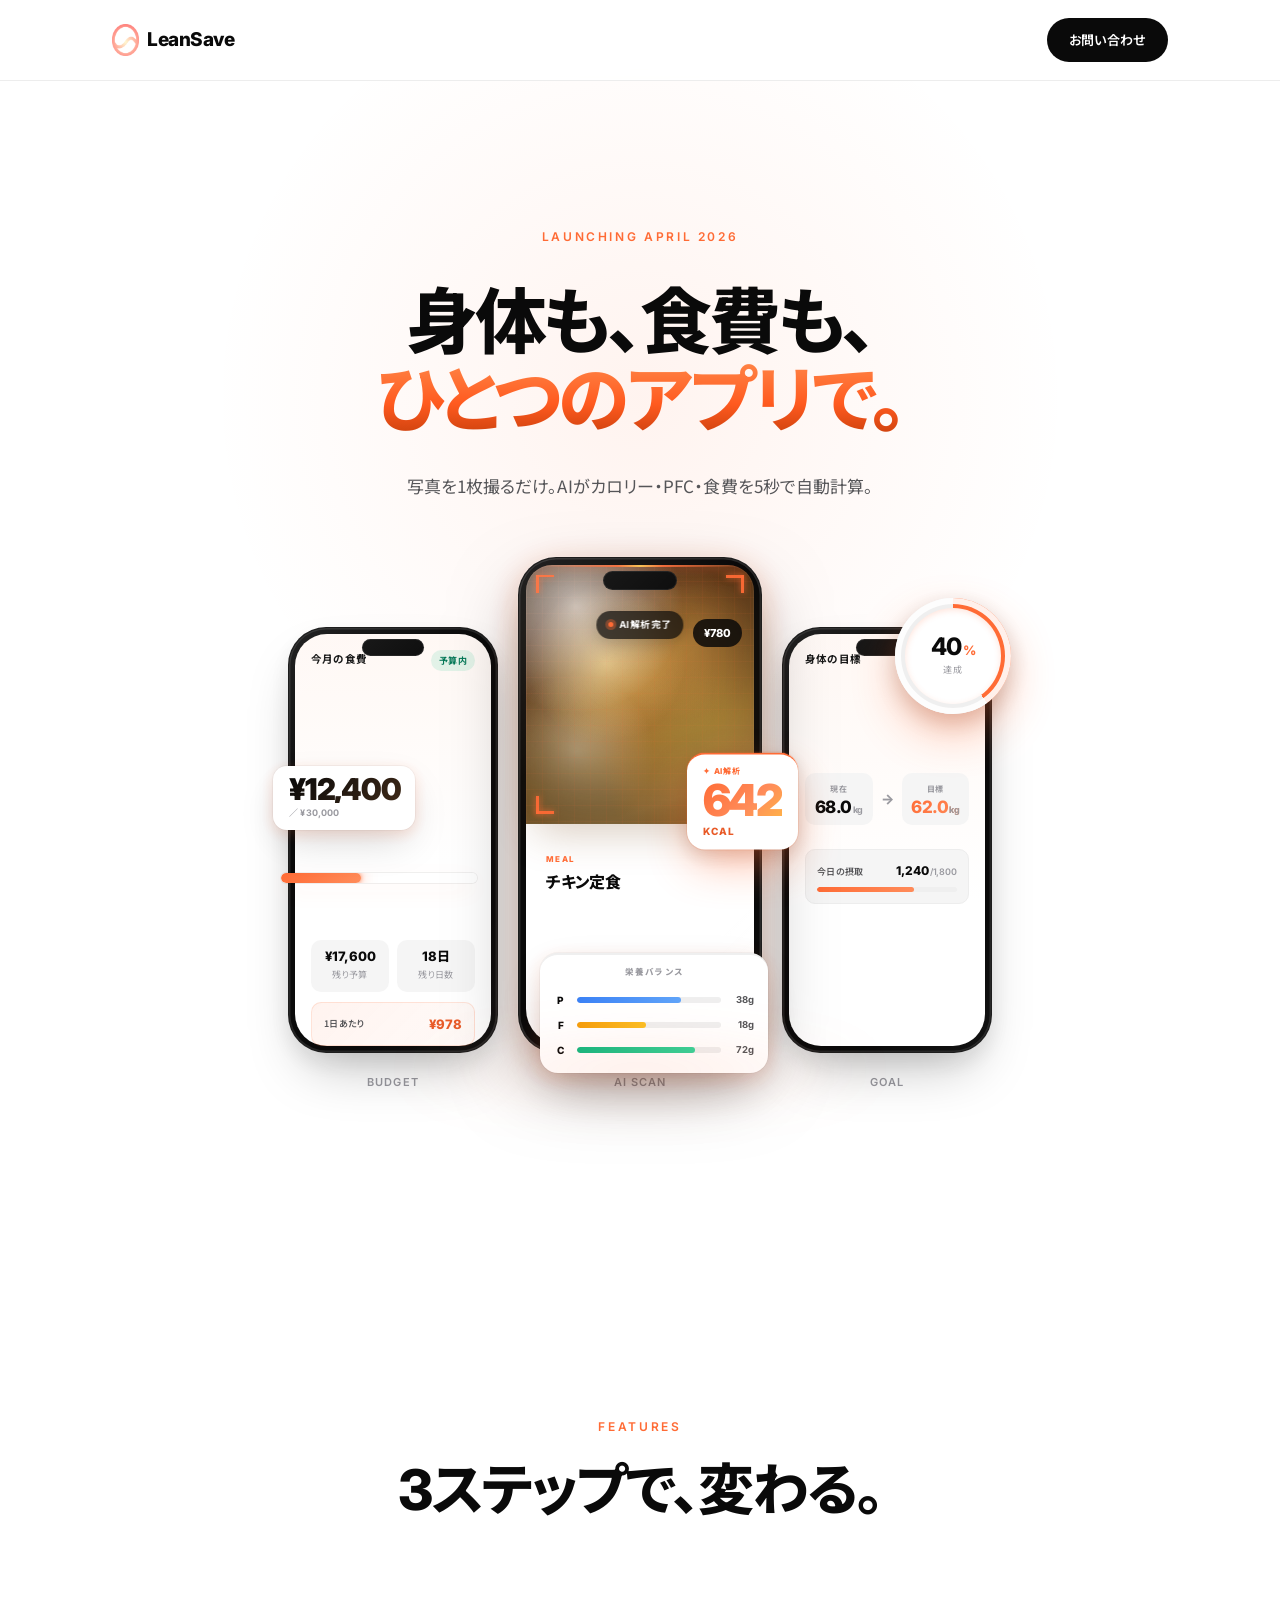
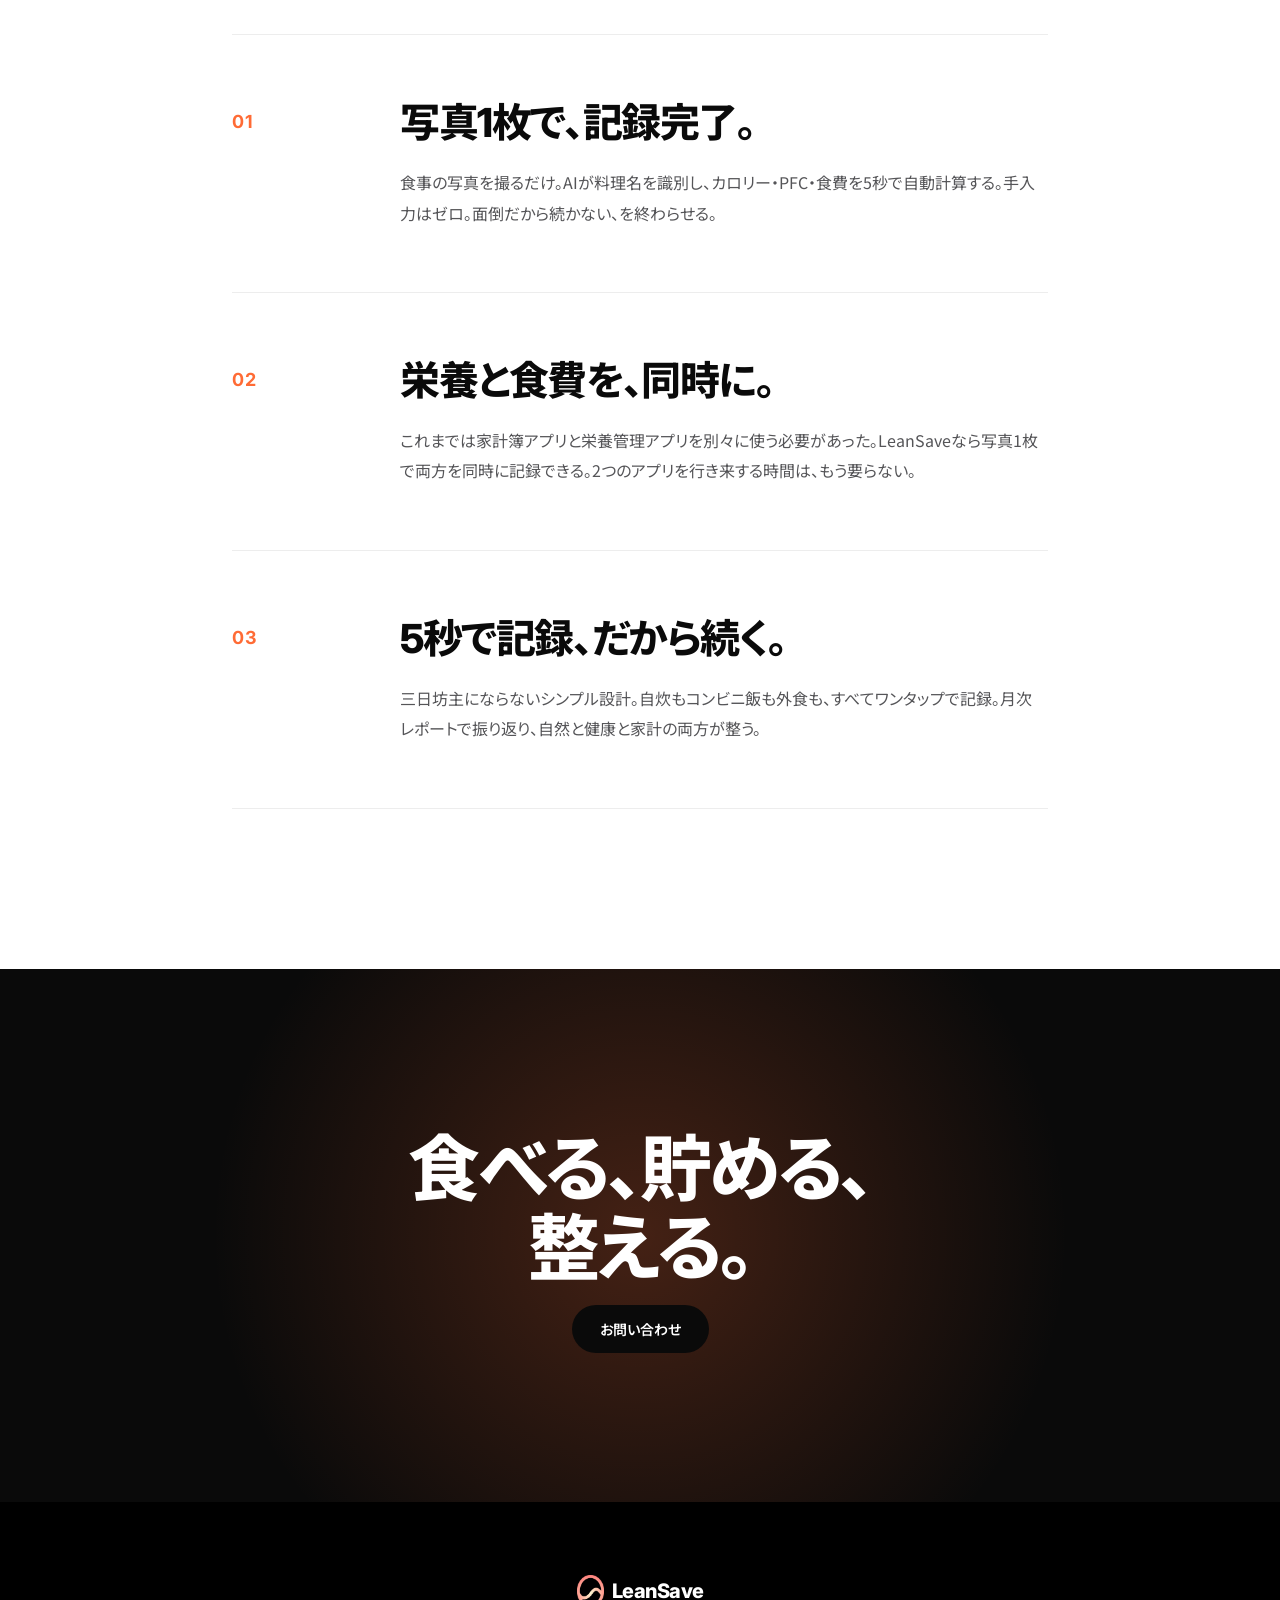
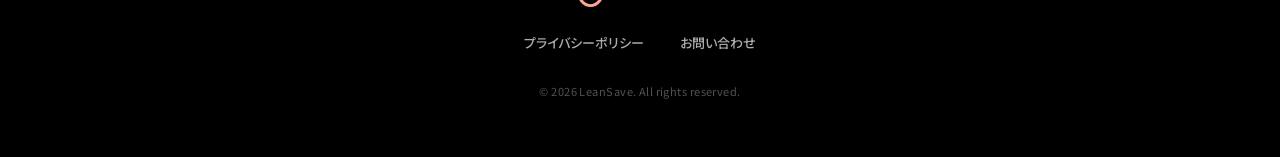
==== commit 808cd0ab: "Update hero title gradient to brand orange Apply 3-stop vertical gradient (#FF8A4C → #FF5A1F → #C13C" ====
--- a/index.html
+++ b/index.html
@@ -9,7 +9,11 @@
   <link rel="icon" type="image/png" href="favicon.png">
   <style>
     .hero-title-gradient {
-      background: linear-gradient(to bottom, #E8621A 0%, #FAD4BF 100%) !important;
+      background: linear-gradient(180deg,
+        #FF8A4C 0%,
+        #FF5A1F 55%,
+        #C13C0A 100%
+      ) !important;
       -webkit-background-clip: text !important;
       background-clip: text !important;
       -webkit-text-fill-color: transparent !important;
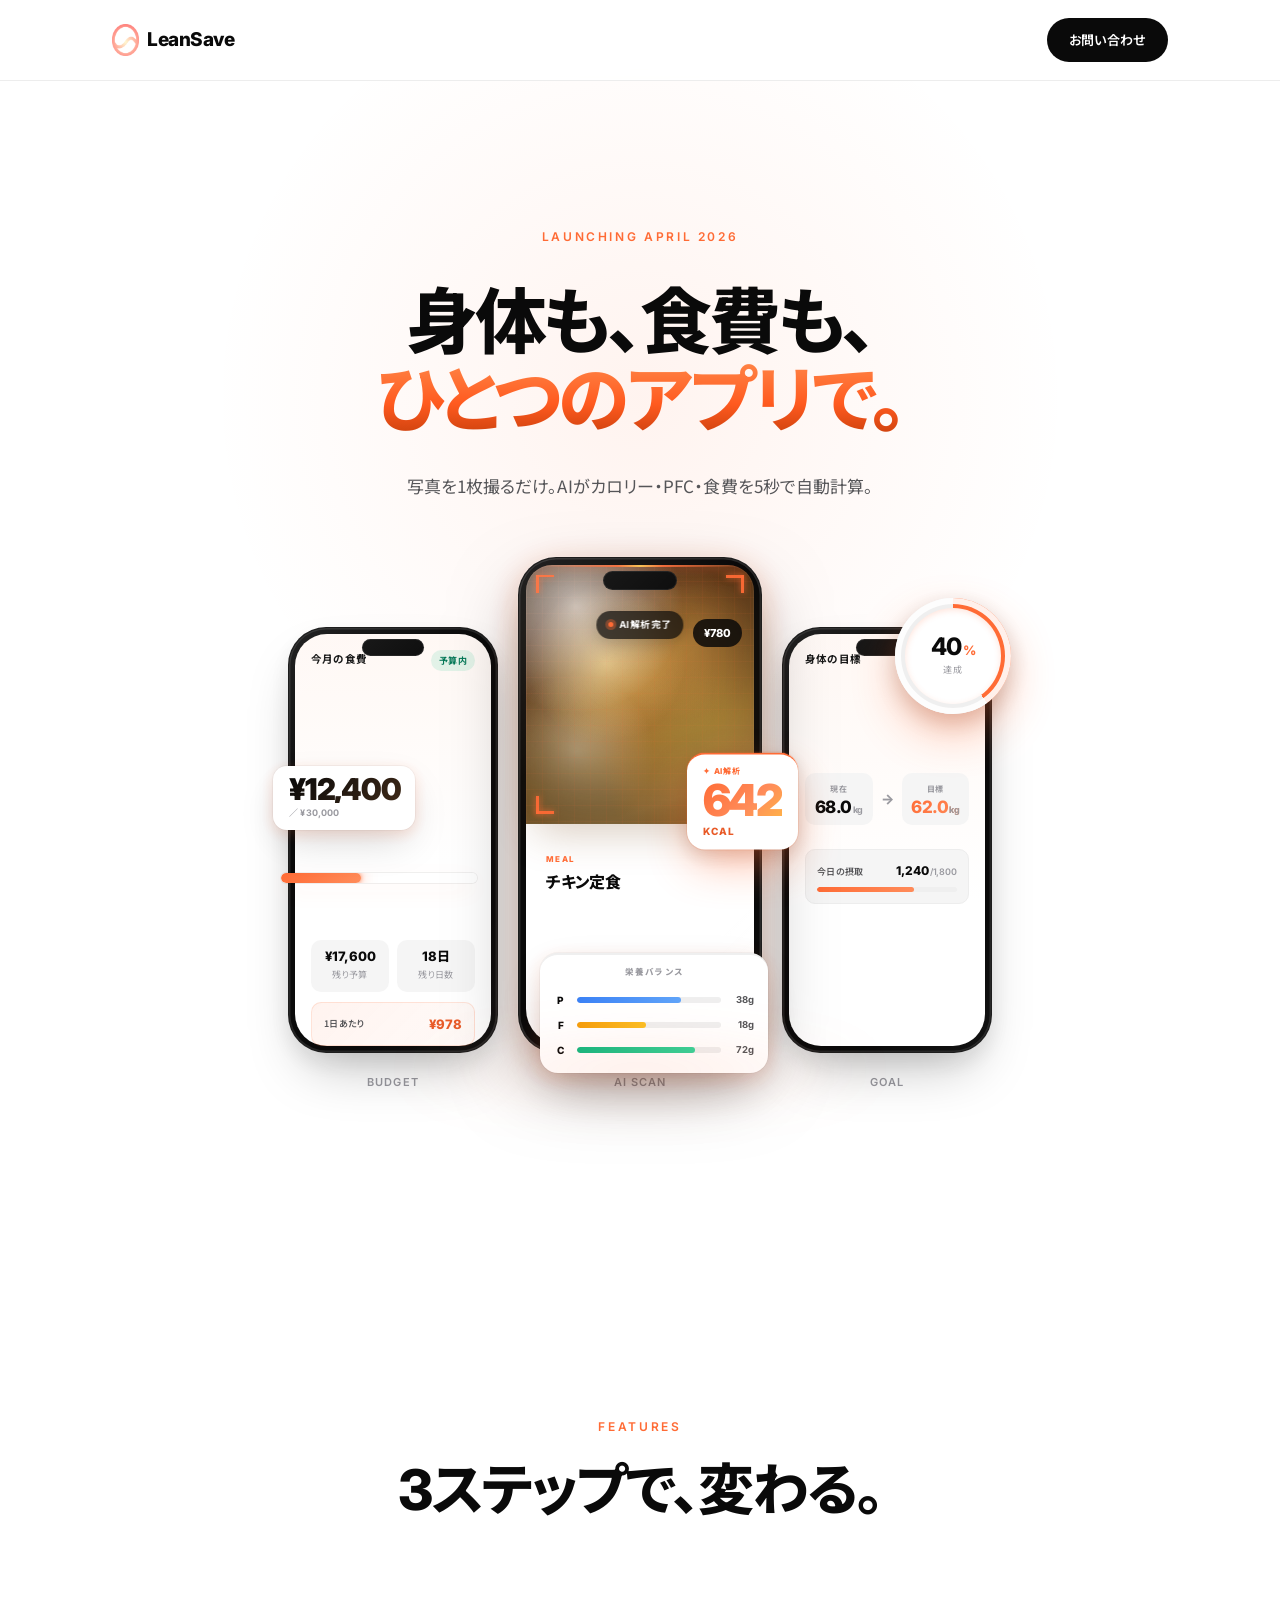
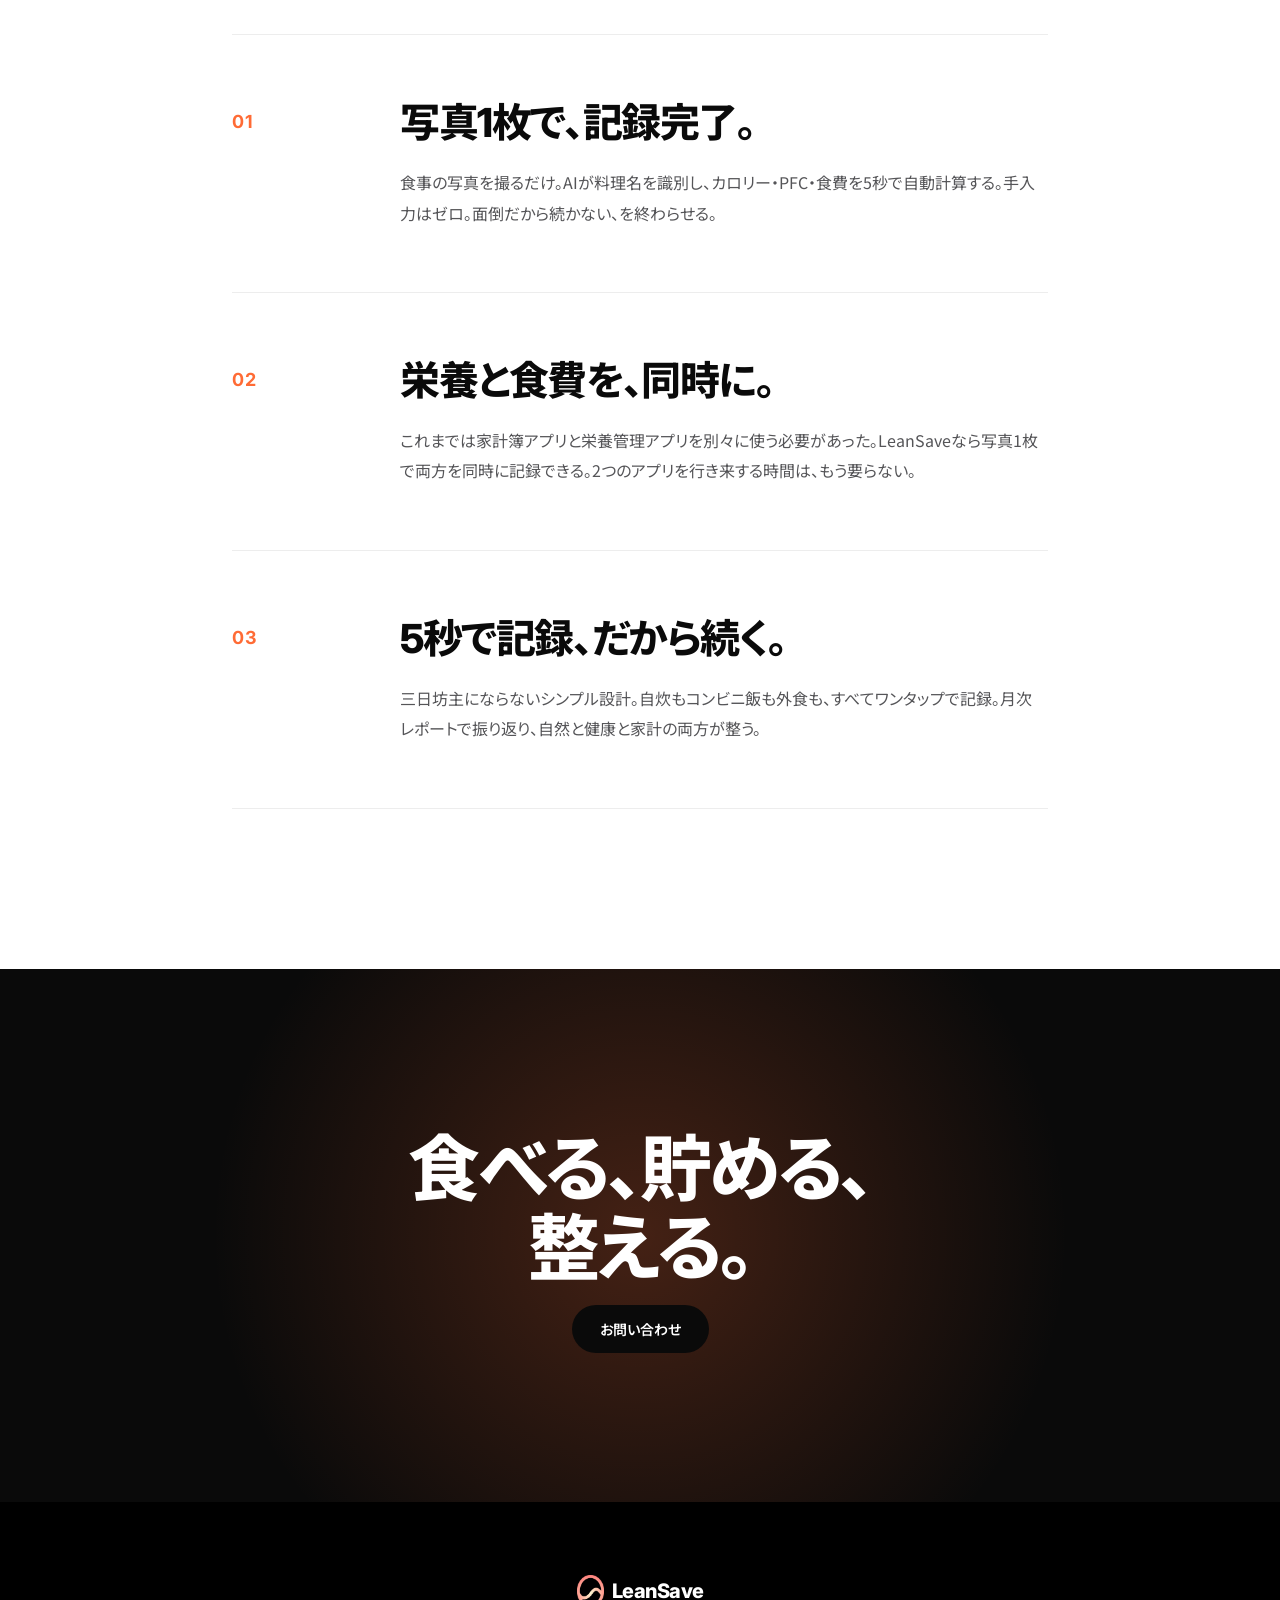
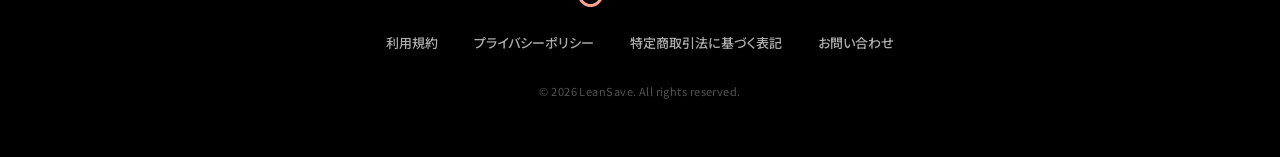
==== commit 1a5c56fe: "Add terms/legal links to index.html and support.html footers Co-Authored-By: Claude Opus 4.7 (1M con" ====
--- a/index.html
+++ b/index.html
@@ -27,7 +27,7 @@
 <nav>
   <div class="inner">
     <a href="index.html" class="nav-logo"><img src="logo.png" alt="LeanSave" class="nav-logo-img">LeanSave</a>
-    <a href="contact.html" class="nav-cta">お問い合わせ</a>
+    <a href="support.html" class="nav-cta">お問い合わせ</a>
   </div>
 </nav>
 
@@ -217,15 +217,17 @@
 <!-- CTA -->
 <section class="cta-section">
   <h2>食べる、貯める、<br>整える。</h2>
-  <a href="contact.html" class="btn-dark-cta">お問い合わせ</a>
+  <a href="support.html" class="btn-dark-cta">お問い合わせ</a>
 </section>
 
 <!-- Footer -->
 <footer>
   <div class="footer-logo"><img src="logo.png" alt="LeanSave" class="footer-logo-img">LeanSave</div>
   <div class="footer-links">
+    <a href="terms.html">利用規約</a>
     <a href="privacy.html">プライバシーポリシー</a>
-    <a href="contact.html">お問い合わせ</a>
+    <a href="legal.html">特定商取引法に基づく表記</a>
+    <a href="support.html">お問い合わせ</a>
   </div>
   <div class="footer-copy">© 2026 LeanSave. All rights reserved.</div>
 </footer>
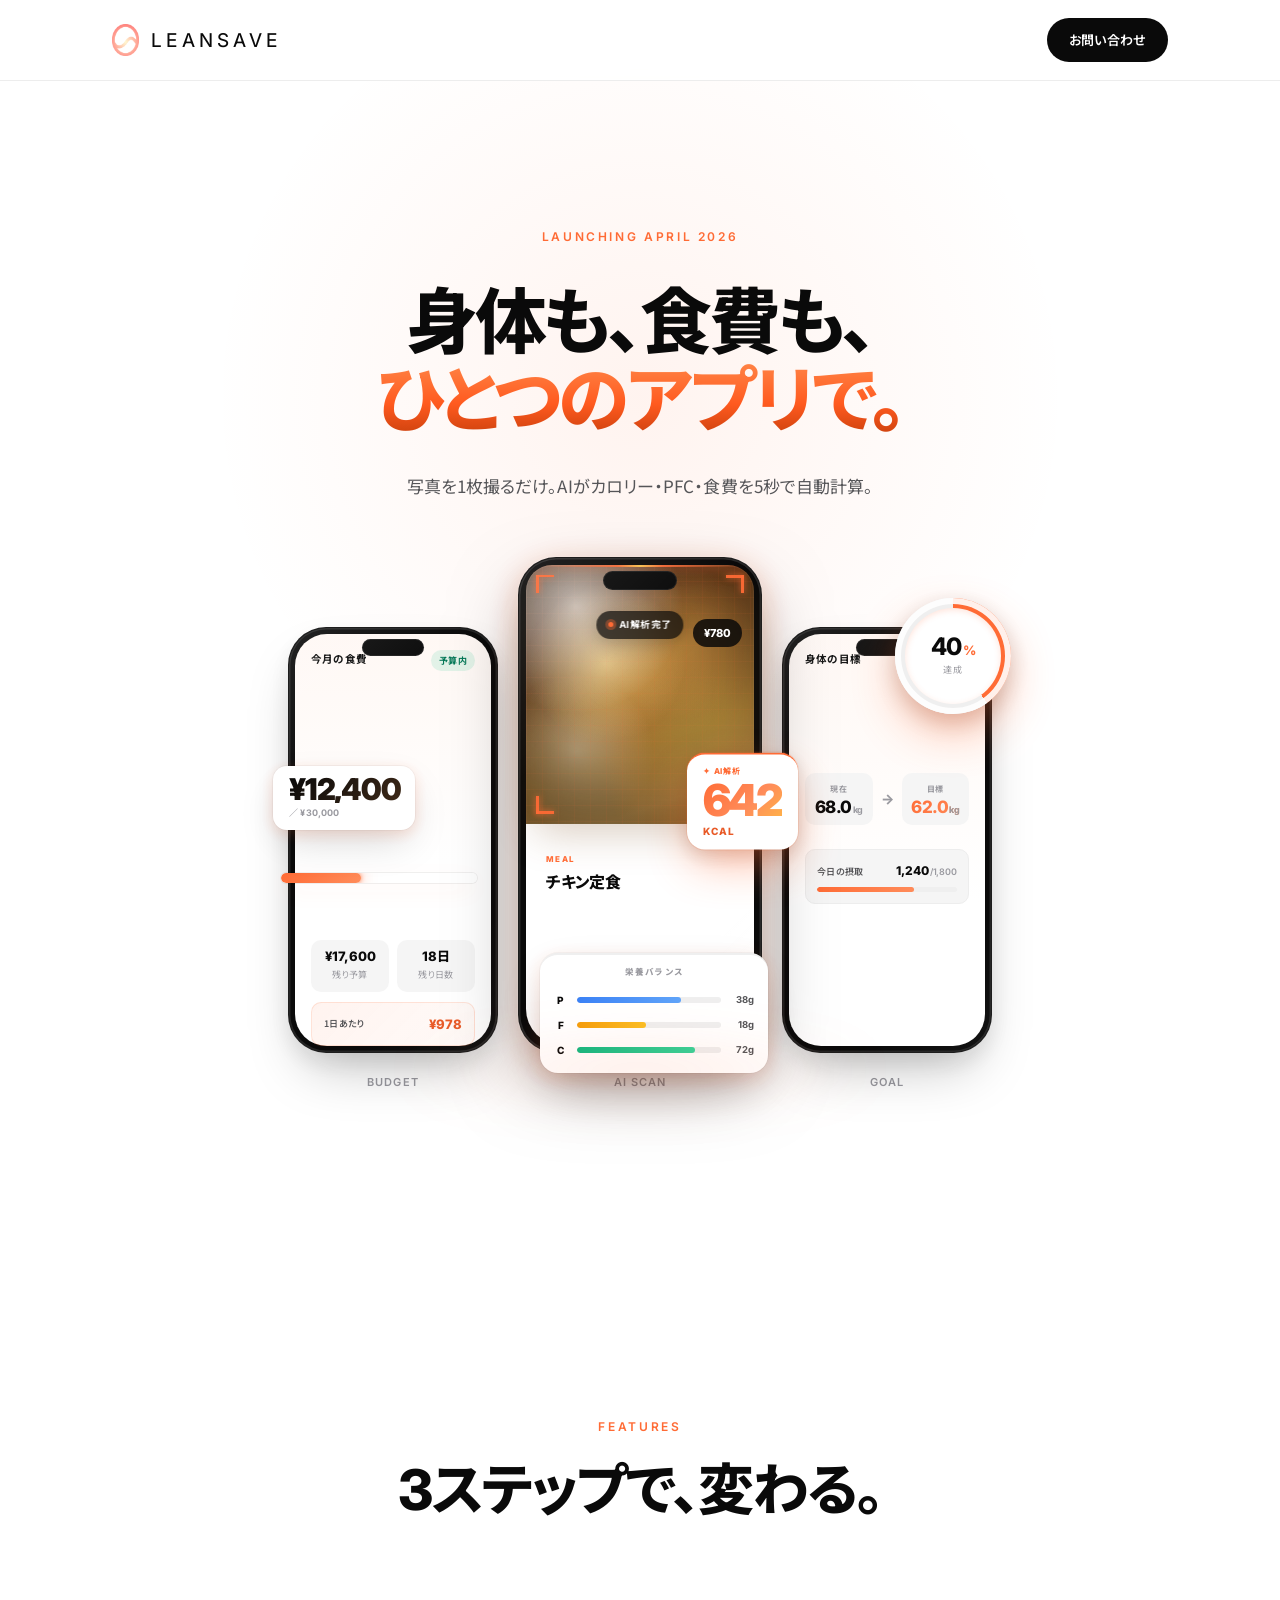
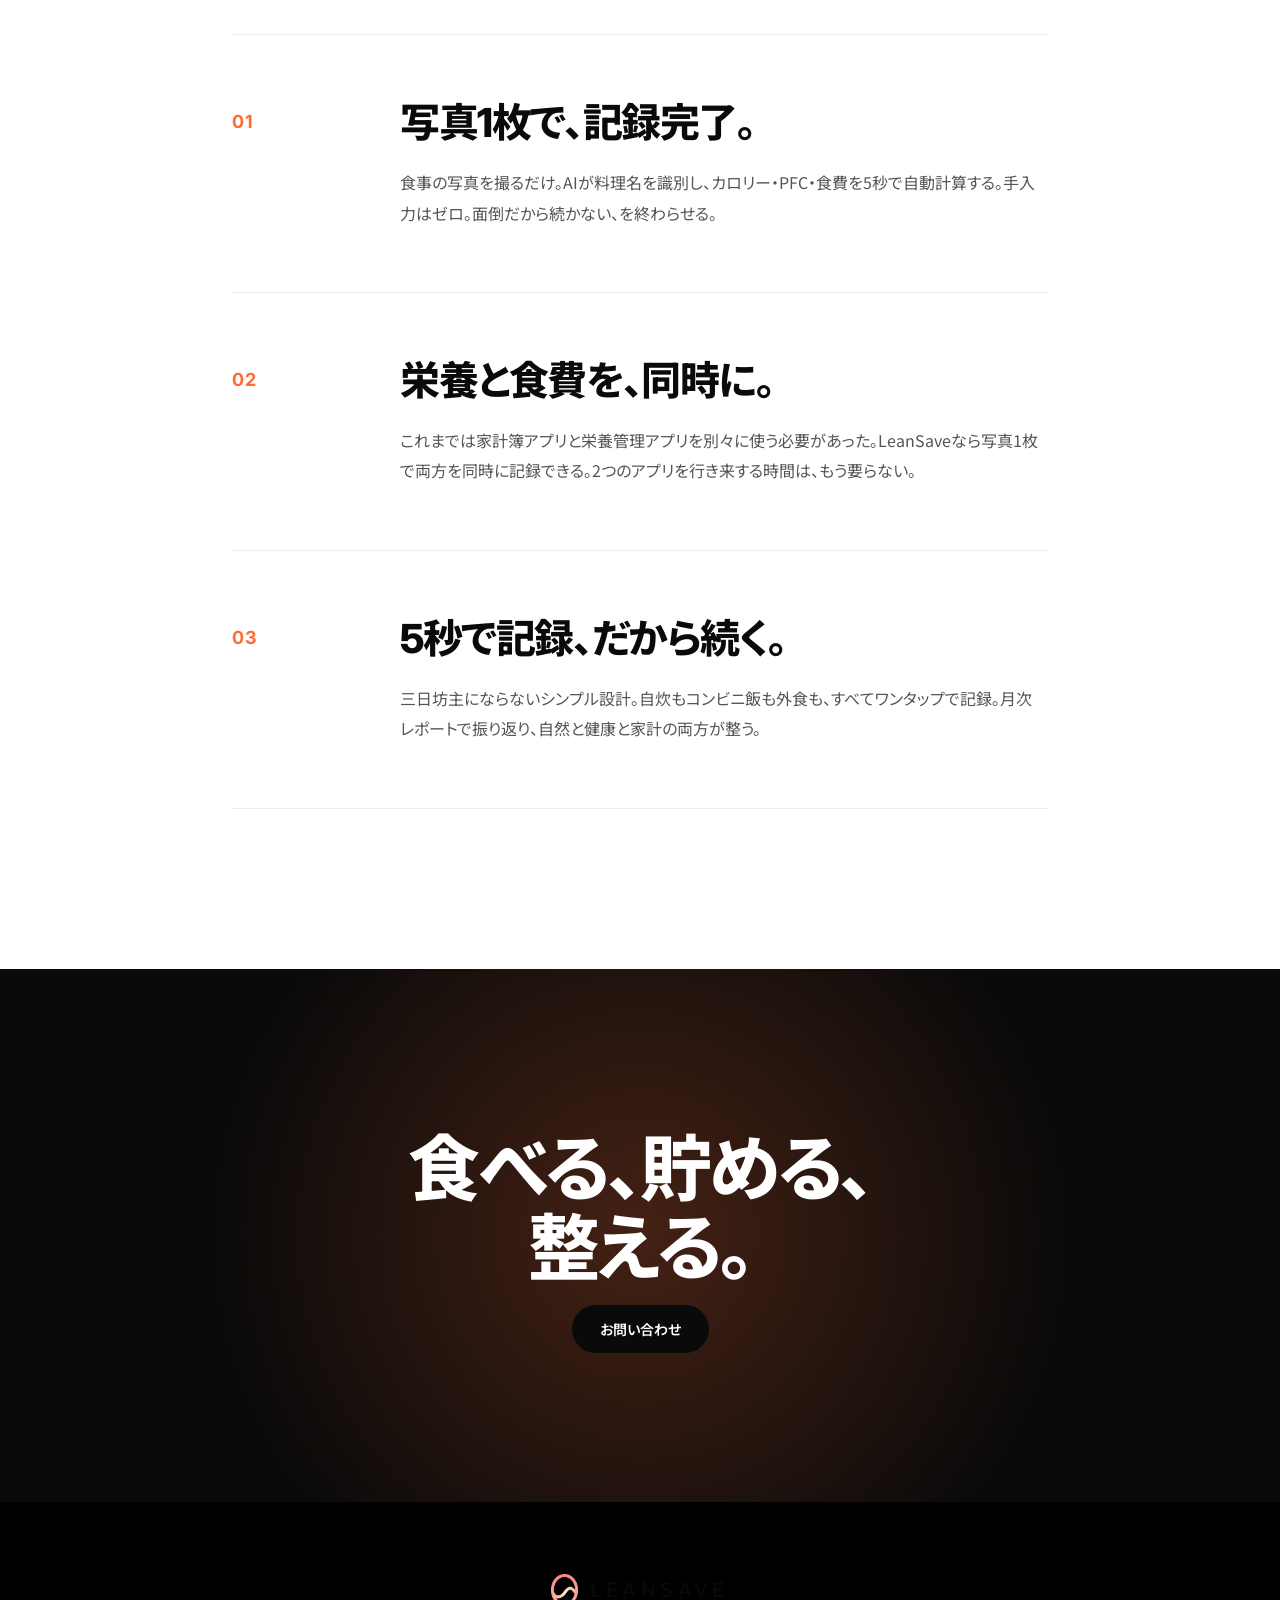
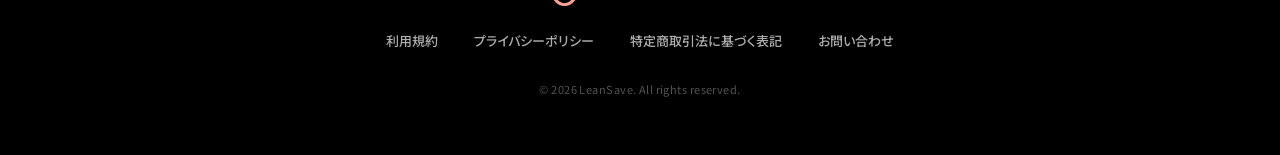
==== commit 81ec46cc: "Replace LeanSave text with LEANSAVE wordmark (CSS-based, Inter font) LP wordmark unification: - Add " ====
--- a/index.html
+++ b/index.html
@@ -5,6 +5,9 @@
   <meta name="viewport" content="width=device-width, initial-scale=1.0">
   <title>LeanSave — 身体も、食費も、ひとつのアプリで。</title>
   <meta name="description" content="写真1枚でAIが食費と栄養を自動記録。一人暮らしのための食費×栄養管理アプリ。">
+  <link rel="preconnect" href="https://fonts.googleapis.com">
+  <link rel="preconnect" href="https://fonts.gstatic.com" crossorigin>
+  <link href="https://fonts.googleapis.com/css2?family=Inter:wght@400;500&display=swap" rel="stylesheet">
   <link rel="stylesheet" href="style.css">
   <link rel="icon" type="image/png" href="favicon.png">
   <style>
@@ -26,7 +29,7 @@
 <!-- Nav -->
 <nav>
   <div class="inner">
-    <a href="index.html" class="nav-logo"><img src="logo.png" alt="LeanSave" class="nav-logo-img">LeanSave</a>
+    <a href="index.html" class="nav-logo"><img src="logo.png" alt="LeanSave" class="nav-logo-img"><span class="leansave-logo">LEANSAVE</span></a>
     <a href="support.html" class="nav-cta">お問い合わせ</a>
   </div>
 </nav>
@@ -222,7 +225,7 @@
 
 <!-- Footer -->
 <footer>
-  <div class="footer-logo"><img src="logo.png" alt="LeanSave" class="footer-logo-img">LeanSave</div>
+  <div class="footer-logo"><img src="logo.png" alt="LeanSave" class="footer-logo-img"><span class="leansave-logo">LEANSAVE</span></div>
   <div class="footer-links">
     <a href="terms.html">利用規約</a>
     <a href="privacy.html">プライバシーポリシー</a>
--- a/style.css
+++ b/style.css
@@ -1801,3 +1801,36 @@
   .goal-ring-num { font-size: 13px; }
   .weight-value { font-size: 10px; }
 }
+
+/* ==========================================================================
+   LeanSave wordmark (LEANSAVE 文字ロゴ統一スタイル)
+   nav / footer / その他で <span class="leansave-logo">LEANSAVE</span> として使用
+   font-size は親 element から inherit、context に合わせた sizing を維持
+   ========================================================================== */
+
+:root {
+  --ls-font: 'Inter', -apple-system, system-ui, sans-serif;
+  --ls-weight: 450;
+  --ls-tracking: 0.22em;
+  --ls-leading: 0.90;
+  --ls-ink: #0a0a0a;
+  --ls-paper: #fafaf7;
+}
+
+.leansave-logo {
+  font-family: var(--ls-font);
+  font-weight: var(--ls-weight);
+  letter-spacing: var(--ls-tracking);
+  line-height: var(--ls-leading);
+  color: var(--ls-ink);
+  text-transform: uppercase;
+  padding-left: var(--ls-tracking);
+  white-space: nowrap;
+  display: inline-block;
+}
+
+@media (prefers-color-scheme: dark) {
+  .leansave-logo {
+    color: var(--ls-paper);
+  }
+}
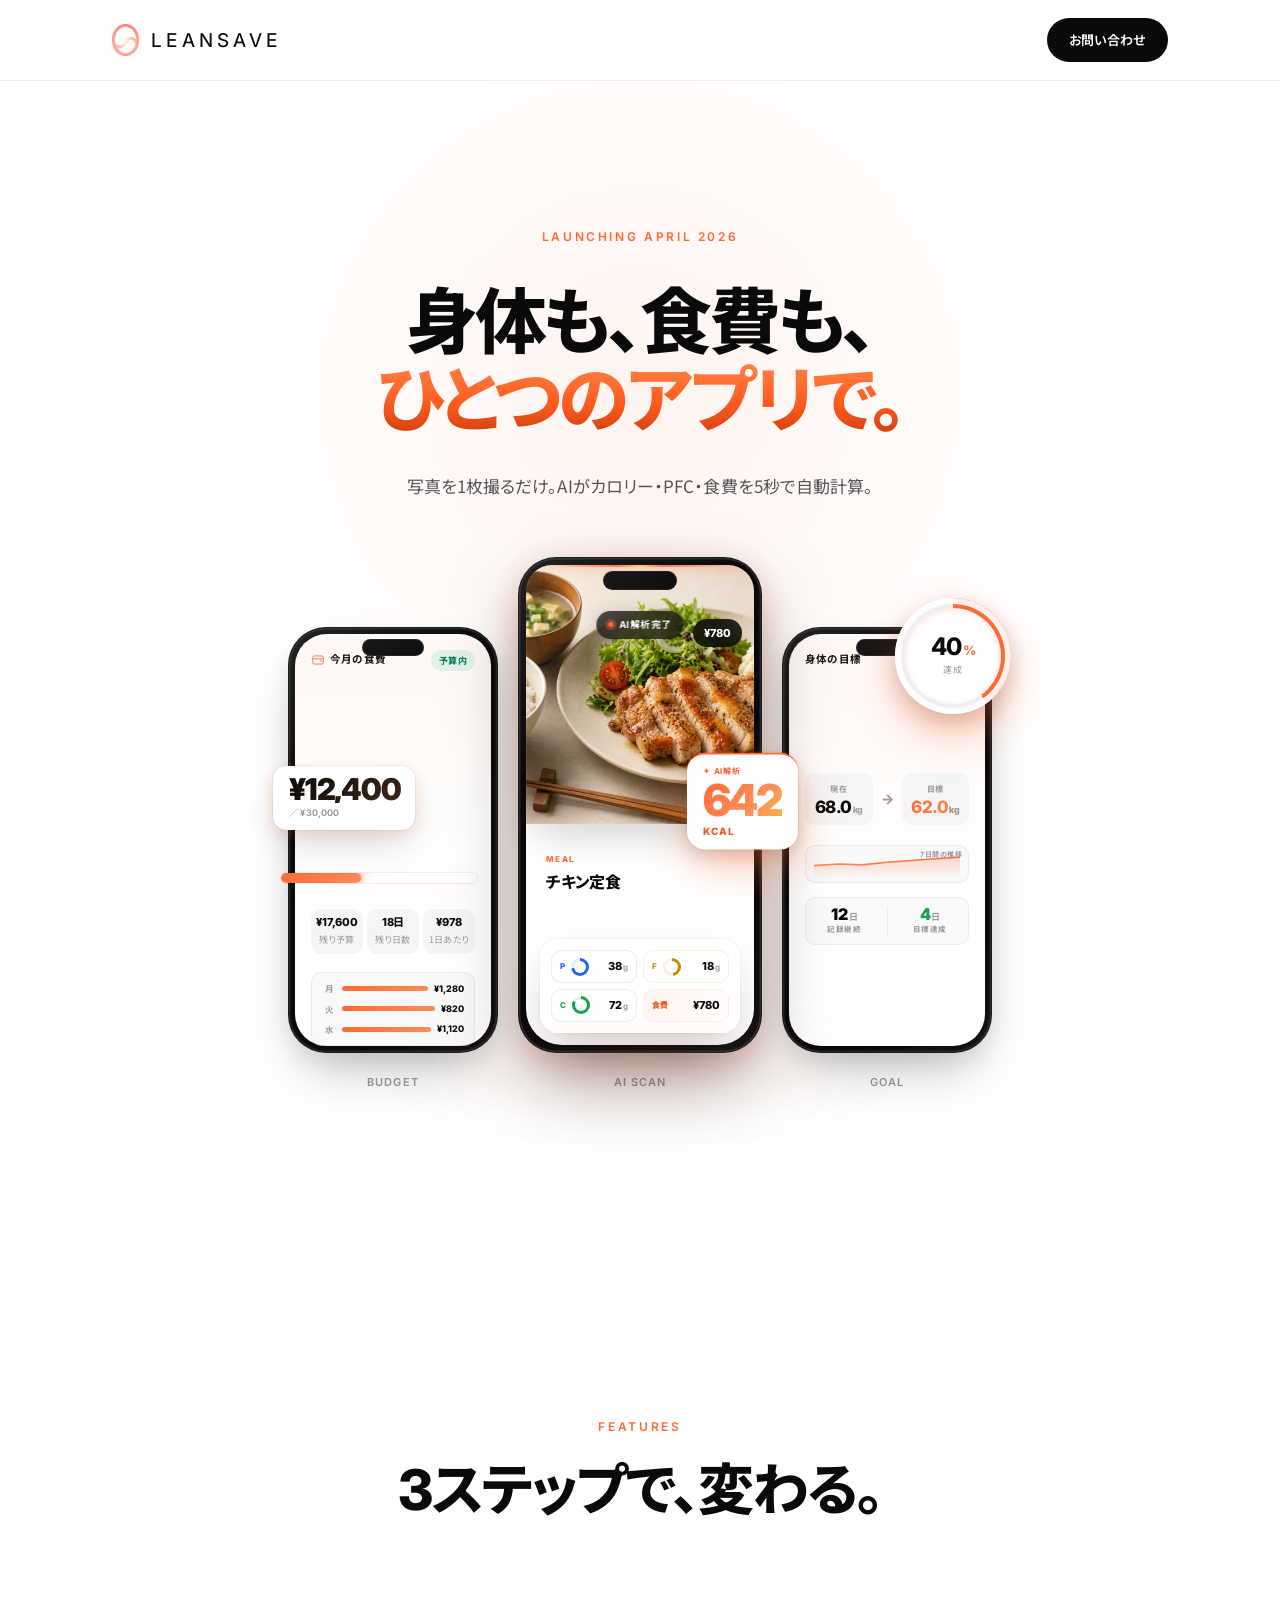
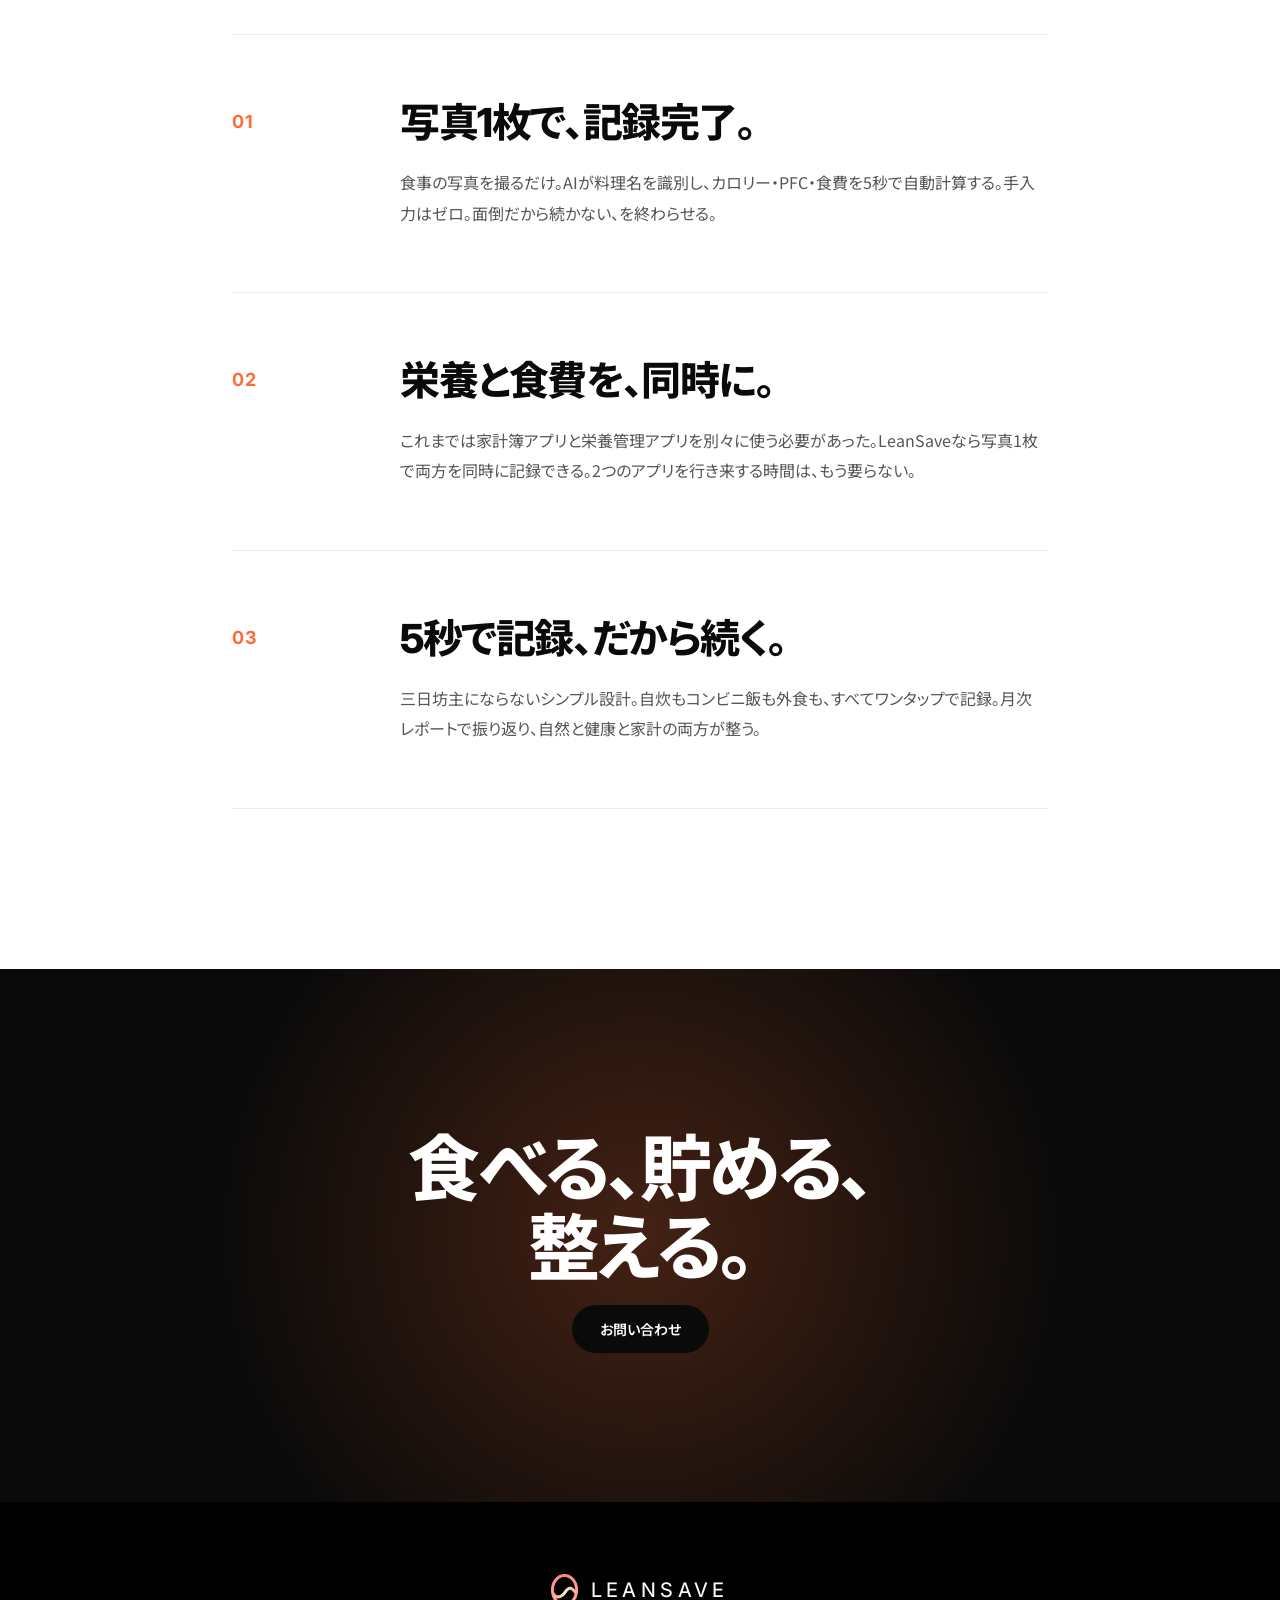
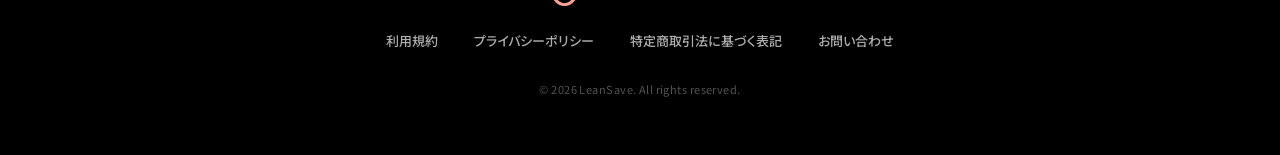
==== commit ac2d5569: "LP: real chicken teishoku photo + 2x2 PFC glass card with iOS-matched colors - Replace CSS gradient " ====
--- a/index.html
+++ b/index.html
@@ -53,7 +53,13 @@
           </div>
           <div class="mockup-screen screen-budget">
             <div class="screen-header">
-              <div class="screen-title">今月の食費</div>
+              <div class="screen-title-row">
+                <svg class="wallet-icon" viewBox="0 0 24 24" aria-hidden="true">
+                  <path d="M3 7.5C3 6.12 4.12 5 5.5 5h13A2.5 2.5 0 0 1 21 7.5v9A2.5 2.5 0 0 1 18.5 19h-13A2.5 2.5 0 0 1 3 16.5v-9Z" fill="none" stroke="currentColor" stroke-width="1.6"/>
+                  <path d="M3 10h18M16 13.5h2" stroke="currentColor" stroke-width="1.6" stroke-linecap="round"/>
+                </svg>
+                <div class="screen-title">今月の食費</div>
+              </div>
               <div class="screen-chip chip-ok">予算内</div>
             </div>
             <div class="budget-hero">
@@ -72,10 +78,15 @@
                 <div class="meta-value">18日</div>
                 <div class="meta-label">残り日数</div>
               </div>
-            </div>
-            <div class="budget-day">
-              <span class="budget-day-label">1日あたり</span>
-              <span class="budget-day-value">¥978</span>
+              <div class="meta-cell">
+                <div class="meta-value">¥978</div>
+                <div class="meta-label">1日あたり</div>
+              </div>
+            </div>
+            <div class="budget-trend">
+              <div class="trend-row"><span class="trend-day">月</span><span class="trend-bar" style="--h:62%"></span><span class="trend-val">¥1,280</span></div>
+              <div class="trend-row"><span class="trend-day">火</span><span class="trend-bar" style="--h:38%"></span><span class="trend-val">¥820</span></div>
+              <div class="trend-row"><span class="trend-day">水</span><span class="trend-bar" style="--h:54%"></span><span class="trend-val">¥1,120</span></div>
             </div>
           </div>
         </div>
@@ -96,11 +107,6 @@
             </div>
             <div class="food-photo" aria-hidden="true">
               <div class="scan-line"></div>
-              <div class="scan-grid"></div>
-              <div class="scan-corner scan-corner-tl"></div>
-              <div class="scan-corner scan-corner-tr"></div>
-              <div class="scan-corner scan-corner-bl"></div>
-              <div class="scan-corner scan-corner-br"></div>
               <div class="food-photo-tag">¥780</div>
             </div>
             <div class="food-name">チキン定食</div>
@@ -109,22 +115,25 @@
               <span class="cal-num">642</span>
               <span class="cal-unit">kcal</span>
             </div>
-            <div class="pfc-bars">
-              <div class="pfc-header">栄養バランス</div>
-              <div class="pfc-row">
-                <span class="pfc-label">P</span>
-                <span class="pfc-track"><span class="pfc-fill pfc-p" style="width:72%"></span></span>
-                <span class="pfc-value">38g</span>
-              </div>
-              <div class="pfc-row">
-                <span class="pfc-label">F</span>
-                <span class="pfc-track"><span class="pfc-fill pfc-f" style="width:48%"></span></span>
-                <span class="pfc-value">18g</span>
-              </div>
-              <div class="pfc-row">
-                <span class="pfc-label">C</span>
-                <span class="pfc-track"><span class="pfc-fill pfc-c" style="width:82%"></span></span>
-                <span class="pfc-value">72g</span>
+            <div class="pfc-grid">
+              <div class="pfc-cell pfc-cell-p">
+                <span class="pfc-cell-label">P</span>
+                <div class="pfc-cell-ring" style="--p:72"></div>
+                <span class="pfc-cell-value">38<i>g</i></span>
+              </div>
+              <div class="pfc-cell pfc-cell-f">
+                <span class="pfc-cell-label">F</span>
+                <div class="pfc-cell-ring" style="--p:48"></div>
+                <span class="pfc-cell-value">18<i>g</i></span>
+              </div>
+              <div class="pfc-cell pfc-cell-c">
+                <span class="pfc-cell-label">C</span>
+                <div class="pfc-cell-ring" style="--p:82"></div>
+                <span class="pfc-cell-value">72<i>g</i></span>
+              </div>
+              <div class="pfc-cell pfc-cell-cost">
+                <span class="pfc-cell-label">食費</span>
+                <span class="pfc-cell-value">¥780</span>
               </div>
             </div>
           </div>
@@ -161,13 +170,26 @@
                 <div class="weight-value goal">62.0<span>kg</span></div>
               </div>
             </div>
-            <div class="goal-cal">
-              <div class="goal-cal-head">
-                <span>今日の摂取</span>
-                <span class="goal-cal-num">1,240<span class="u">/1,800</span></span>
-              </div>
-              <div class="goal-cal-bar">
-                <div class="goal-cal-fill" style="width:69%"></div>
+            <div class="weight-chart" aria-hidden="true">
+              <svg viewBox="0 0 100 32" preserveAspectRatio="none">
+                <defs>
+                  <linearGradient id="wg" x1="0" x2="1"><stop offset="0" stop-color="#FF8C5A"/><stop offset="1" stop-color="#FF6B35"/></linearGradient>
+                  <linearGradient id="wgf" x1="0" x2="0" y1="0" y2="1"><stop offset="0" stop-color="#FF6B35" stop-opacity="0.25"/><stop offset="1" stop-color="#FF6B35" stop-opacity="0"/></linearGradient>
+                </defs>
+                <path d="M0,18 L17,16 L33,17 L50,14 L67,12 L83,10 L100,8 L100,32 L0,32 Z" fill="url(#wgf)"/>
+                <path d="M0,18 L17,16 L33,17 L50,14 L67,12 L83,10 L100,8" fill="none" stroke="url(#wg)" stroke-width="2" stroke-linecap="round" stroke-linejoin="round"/>
+              </svg>
+              <span class="chart-label">7日間の推移</span>
+            </div>
+            <div class="streak-row">
+              <div class="streak-cell">
+                <div class="streak-num">12<span>日</span></div>
+                <div class="streak-label">記録継続</div>
+              </div>
+              <div class="streak-divider"></div>
+              <div class="streak-cell">
+                <div class="streak-num accent">4<span>日</span></div>
+                <div class="streak-label">目標達成</div>
               </div>
             </div>
           </div>
--- a/style.css
+++ b/style.css
@@ -12,6 +12,22 @@
   --accent-dark: #E85A27;
   --accent-soft: #FFF3EC;
   --gradient: linear-gradient(135deg, #FF6B35 0%, #FF8C5A 100%);
+
+  /* Tier 2 — glass / accent tint */
+  --glass-bg: rgba(255, 255, 255, 0.78);
+  --glass-border: rgba(255, 255, 255, 0.6);
+  --accent-tint-08: rgba(255, 107, 53, 0.08);
+
+  /* PFC colors — iOS app 整合 */
+  --pfc-p: #2563EB;
+  --pfc-p-tint: rgba(37, 99, 235, 0.12);
+  --pfc-p-bg: rgba(37, 99, 235, 0.06);
+  --pfc-f: #CA8A04;
+  --pfc-f-tint: rgba(202, 138, 4, 0.12);
+  --pfc-f-bg: rgba(202, 138, 4, 0.06);
+  --pfc-c: #16A34A;
+  --pfc-c-tint: rgba(22, 163, 74, 0.12);
+  --pfc-c-bg: rgba(22, 163, 74, 0.06);
 
   /* Neutrals — near-monochrome */
   --bg: #FFFFFF;
@@ -621,29 +637,14 @@
   border-radius: 0;
   border-top-left-radius: 26px;
   border-top-right-radius: 26px;
-  background:
-    radial-gradient(circle at 35% 38%, rgba(240, 200, 110, 0.75), transparent 36%),
-    radial-gradient(circle at 68% 30%, rgba(210, 155, 70, 0.60), transparent 32%),
-    radial-gradient(circle at 22% 72%, rgba(245, 240, 220, 0.50), transparent 30%),
-    radial-gradient(circle at 75% 70%, rgba(100, 140, 70, 0.38), transparent 32%),
-    radial-gradient(circle at 52% 55%, rgba(180, 110, 45, 0.50), transparent 42%),
-    linear-gradient(160deg, #2C1A0E 0%, #5C3317 22%, #8B5E2A 44%, #C4923E 66%, #E8BC68 84%, #D4A84B 100%);
+  background-image: url('chicken-teishoku.png');
+  background-size: cover;
+  background-position: 50% 45%;
   box-shadow:
-    inset 0 -60px 80px rgba(20, 10, 5, 0.55),
-    inset 0 20px 50px rgba(220, 180, 80, 0.10),
     inset 0 0 0 1px rgba(255, 255, 255, 0.08),
-    0 18px 40px -10px rgba(120, 70, 20, 0.28);
+    0 18px 40px -10px rgba(10, 10, 10, 0.20);
   overflow: hidden;
   z-index: 1;
-}
-.screen-home .food-photo::before {
-  content: '';
-  position: absolute;
-  inset: 0;
-  background:
-    radial-gradient(circle at 22% 16%, rgba(255, 255, 255, 0.65), transparent 38%),
-    radial-gradient(circle at 78% 80%, rgba(255, 140, 40, 0.25), transparent 36%);
-  z-index: 3;
 }
 .screen-home .food-photo-tag {
   position: absolute;
@@ -834,9 +835,9 @@
   height: 100%;
   border-radius: 999px;
 }
-.pfc-fill.pfc-p { background: linear-gradient(90deg, #3B82F6, #60A5FA); }
-.pfc-fill.pfc-f { background: linear-gradient(90deg, #F59E0B, #FBBF24); }
-.pfc-fill.pfc-c { background: linear-gradient(90deg, #10B981, #34D399); }
+.pfc-fill.pfc-p { background: linear-gradient(90deg, var(--accent-dark), var(--accent)); }
+.pfc-fill.pfc-f { background: linear-gradient(90deg, var(--accent), #FF9966); }
+.pfc-fill.pfc-c { background: linear-gradient(90deg, #FF9966, #FFB88C); }
 .pfc-value {
   width: 24px;
   text-align: right;
@@ -1371,7 +1372,18 @@
   border-color: var(--accent);
   opacity: 1;
 }
-.page-content ul { padding-left: 22px; }
+.page-content ul,
+.page-content ol {
+  padding-left: 28px;
+  margin-left: 0;
+}
+.page-content ol ul,
+.page-content ul ol,
+.page-content ol ol,
+.page-content ul ul {
+  padding-left: 22px;
+  margin-top: 8px;
+}
 .page-content strong { color: var(--text-primary); font-weight: 700; }
 .page-content .updated {
   font-size: 13px;
@@ -1570,6 +1582,222 @@
 .fade-in:nth-child(1) { animation-delay: 0.05s; }
 .fade-in:nth-child(2) { animation-delay: 0.15s; }
 .fade-in:nth-child(3) { animation-delay: 0.25s; }
+
+/* =================================================================
+   Tier 2: Mockup Build 23 寄せ (PFC grid / Budget wallet+trend / Goal chart+streak)
+   ================================================================= */
+
+/* -------- 中央 phone PFC 2x2 glass grid -------- */
+.screen-home .pfc-grid {
+  position: absolute;
+  left: 14px;
+  right: 14px;
+  bottom: 12px;
+  display: grid;
+  grid-template-columns: 1fr 1fr;
+  gap: 6px;
+  padding: 10px;
+  border-radius: 18px;
+  background: var(--glass-bg);
+  -webkit-backdrop-filter: blur(14px) saturate(160%);
+  backdrop-filter: blur(14px) saturate(160%);
+  border: 1px solid var(--glass-border);
+  box-shadow:
+    0 20px 48px -10px rgba(10, 10, 10, 0.22),
+    0 0 0 1px rgba(10, 10, 10, 0.04);
+  z-index: 11;
+}
+.pfc-cell {
+  display: flex;
+  align-items: center;
+  gap: 6px;
+  padding: 6px 8px;
+  border-radius: 10px;
+  background: rgba(255, 255, 255, 0.85);
+  border: 1px solid var(--accent-tint-08);
+}
+.pfc-cell-ring {
+  width: 18px;
+  height: 18px;
+  border-radius: 50%;
+  flex-shrink: 0;
+  position: relative;
+}
+.pfc-cell-ring::before {
+  content: '';
+  position: absolute;
+  inset: 3px;
+  border-radius: 50%;
+  background: #fff;
+}
+.pfc-cell-label {
+  font-family: var(--font-display);
+  font-size: 8px;
+  font-weight: 800;
+  letter-spacing: 0.06em;
+}
+.pfc-cell-value {
+  margin-left: auto;
+  font-family: var(--font-display);
+  font-size: 11px;
+  font-weight: 800;
+  color: var(--text-primary);
+  letter-spacing: -0.01em;
+}
+.pfc-cell-value i {
+  font-size: 8px;
+  font-style: normal;
+  color: var(--text-tertiary);
+  margin-left: 1px;
+  font-weight: 700;
+}
+
+/* PFC modifier — iOS app 整合 (P=blue / F=amber / C=green / cost=orange) */
+.pfc-cell-p { border-color: var(--pfc-p-tint); }
+.pfc-cell-p .pfc-cell-ring { background: conic-gradient(var(--pfc-p) calc(var(--p) * 1%), var(--pfc-p-tint) 0); }
+.pfc-cell-p .pfc-cell-label { color: var(--pfc-p); }
+
+.pfc-cell-f { border-color: var(--pfc-f-tint); }
+.pfc-cell-f .pfc-cell-ring { background: conic-gradient(var(--pfc-f) calc(var(--p) * 1%), var(--pfc-f-tint) 0); }
+.pfc-cell-f .pfc-cell-label { color: var(--pfc-f); }
+
+.pfc-cell-c { border-color: var(--pfc-c-tint); }
+.pfc-cell-c .pfc-cell-ring { background: conic-gradient(var(--pfc-c) calc(var(--p) * 1%), var(--pfc-c-tint) 0); }
+.pfc-cell-c .pfc-cell-label { color: var(--pfc-c); }
+
+.pfc-cell-cost {
+  background: linear-gradient(135deg, rgba(255, 107, 53, 0.08), rgba(255, 255, 255, 0.85));
+}
+.pfc-cell-cost .pfc-cell-label { color: var(--accent-dark); }
+
+/* -------- 左 phone Budget wallet icon + trend -------- */
+.screen-title-row {
+  display: flex;
+  align-items: center;
+  gap: 5px;
+}
+.wallet-icon {
+  width: 14px;
+  height: 14px;
+  color: var(--accent);
+  flex-shrink: 0;
+}
+.screen-budget .budget-meta {
+  grid-template-columns: repeat(3, 1fr);
+  gap: 4px;
+}
+.screen-budget .budget-meta .meta-cell {
+  padding: 7px 4px;
+}
+.screen-budget .budget-meta .meta-value {
+  font-size: 11px;
+}
+.budget-trend {
+  margin-top: 8px;
+  padding: 8px 10px;
+  background: rgba(245, 245, 245, 0.6);
+  border: 1px solid rgba(10, 10, 10, 0.06);
+  border-radius: 10px;
+  display: flex;
+  flex-direction: column;
+  gap: 5px;
+}
+.trend-row {
+  display: flex;
+  align-items: center;
+  gap: 6px;
+  font-size: 8.5px;
+}
+.trend-day {
+  width: 14px;
+  color: var(--text-tertiary);
+  font-weight: 700;
+  flex-shrink: 0;
+}
+.trend-bar {
+  flex: 1;
+  height: 5px;
+  border-radius: 999px;
+  background: linear-gradient(90deg, var(--accent), #FF8C5A);
+  width: var(--h);
+  box-shadow: none;
+}
+.trend-val {
+  font-family: var(--font-display);
+  font-weight: 800;
+  color: var(--text-primary);
+  font-size: 9px;
+  flex-shrink: 0;
+}
+
+/* -------- 右 phone Goal weight chart + streak -------- */
+.weight-chart {
+  position: relative;
+  height: 38px;
+  margin: 8px 0 6px;
+  padding: 4px 8px;
+  background: rgba(245, 245, 245, 0.6);
+  border-radius: 10px;
+  border: 1px solid rgba(10, 10, 10, 0.06);
+}
+.weight-chart svg {
+  width: 100%;
+  height: 100%;
+  display: block;
+}
+.chart-label {
+  position: absolute;
+  top: 3px;
+  right: 6px;
+  font-family: var(--font-display);
+  font-size: 7px;
+  font-weight: 700;
+  color: var(--text-tertiary);
+  letter-spacing: 0.06em;
+  text-transform: uppercase;
+}
+.streak-row {
+  display: grid;
+  grid-template-columns: 1fr 1px 1fr;
+  gap: 8px;
+  padding: 8px 4px;
+  background: rgba(245, 245, 245, 0.5);
+  border-radius: 10px;
+  border: 1px solid rgba(10, 10, 10, 0.06);
+  margin-top: 8px;
+}
+.streak-cell {
+  text-align: center;
+}
+.streak-num {
+  font-family: var(--font-display);
+  font-size: 16px;
+  font-weight: 900;
+  color: var(--text-primary);
+  letter-spacing: -0.03em;
+  line-height: 1;
+}
+.streak-num.accent {
+  color: var(--pfc-c);
+}
+.streak-num span {
+  font-size: 9px;
+  font-weight: 700;
+  color: var(--text-tertiary);
+  margin-left: 1px;
+}
+.streak-label {
+  font-family: var(--font-display);
+  font-size: 7.5px;
+  font-weight: 700;
+  color: var(--text-tertiary);
+  letter-spacing: 0.08em;
+  text-transform: uppercase;
+  margin-top: 2px;
+}
+.streak-divider {
+  background: rgba(10, 10, 10, 0.06);
+}
 
 @media (prefers-reduced-motion: reduce) {
   *, *::before, *::after {
@@ -1789,6 +2017,40 @@
 
   footer { padding: 56px 24px 40px; }
   .footer-links { gap: 24px; }
+
+  /* Tier 2 — mobile breakpoint */
+  .screen-home .pfc-grid {
+    bottom: 8px;
+    padding: 7px;
+    gap: 4px;
+    border-radius: 14px;
+  }
+  .pfc-cell {
+    padding: 4px 6px;
+    gap: 4px;
+  }
+  .pfc-cell-ring {
+    width: 14px;
+    height: 14px;
+  }
+  .pfc-cell-ring::before {
+    inset: 2.5px;
+  }
+  .pfc-cell-label { font-size: 7px; }
+  .pfc-cell-value { font-size: 9px; }
+  .pfc-cell-value i { font-size: 6.5px; }
+  .wallet-icon { width: 11px; height: 11px; }
+  .screen-budget .budget-meta .meta-value { font-size: 9px; }
+  .budget-trend { padding: 5px 7px; gap: 3px; }
+  .trend-row { font-size: 6.5px; gap: 4px; }
+  .trend-bar { height: 4px; }
+  .trend-val { font-size: 7px; }
+  .weight-chart { height: 28px; margin: 5px 0 4px; }
+  .chart-label { font-size: 6px; }
+  .streak-row { padding: 6px 3px; gap: 5px; margin-top: 5px; }
+  .streak-num { font-size: 12px; }
+  .streak-num span { font-size: 7px; }
+  .streak-label { font-size: 6px; }
 }
 
 @media (max-width: 380px) {
@@ -1829,8 +2091,8 @@
   display: inline-block;
 }
 
-@media (prefers-color-scheme: dark) {
-  .leansave-logo {
-    color: var(--ls-paper);
-  }
-}
+/* footer は dark background なので wordmark 色を paper (薄ベージュ) に override */
+footer .leansave-logo,
+.footer-logo .leansave-logo {
+  color: var(--ls-paper);
+}
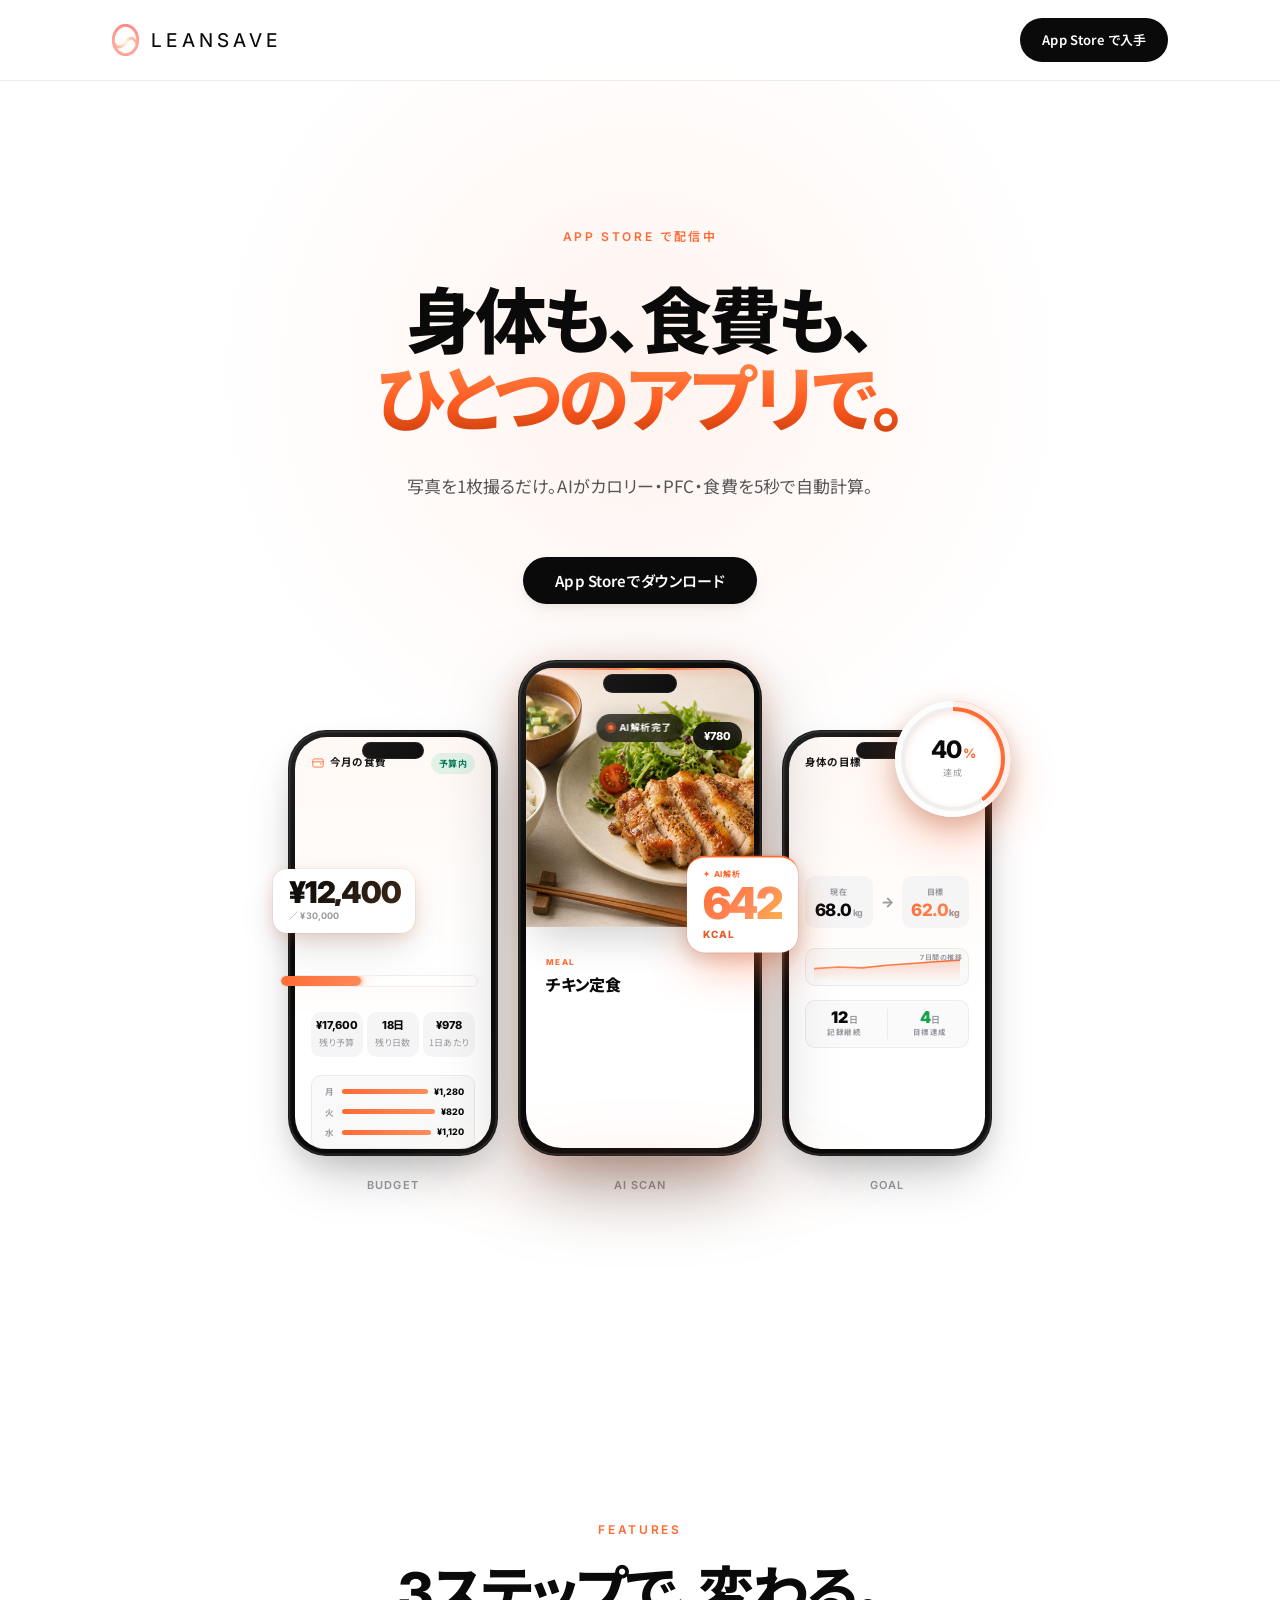
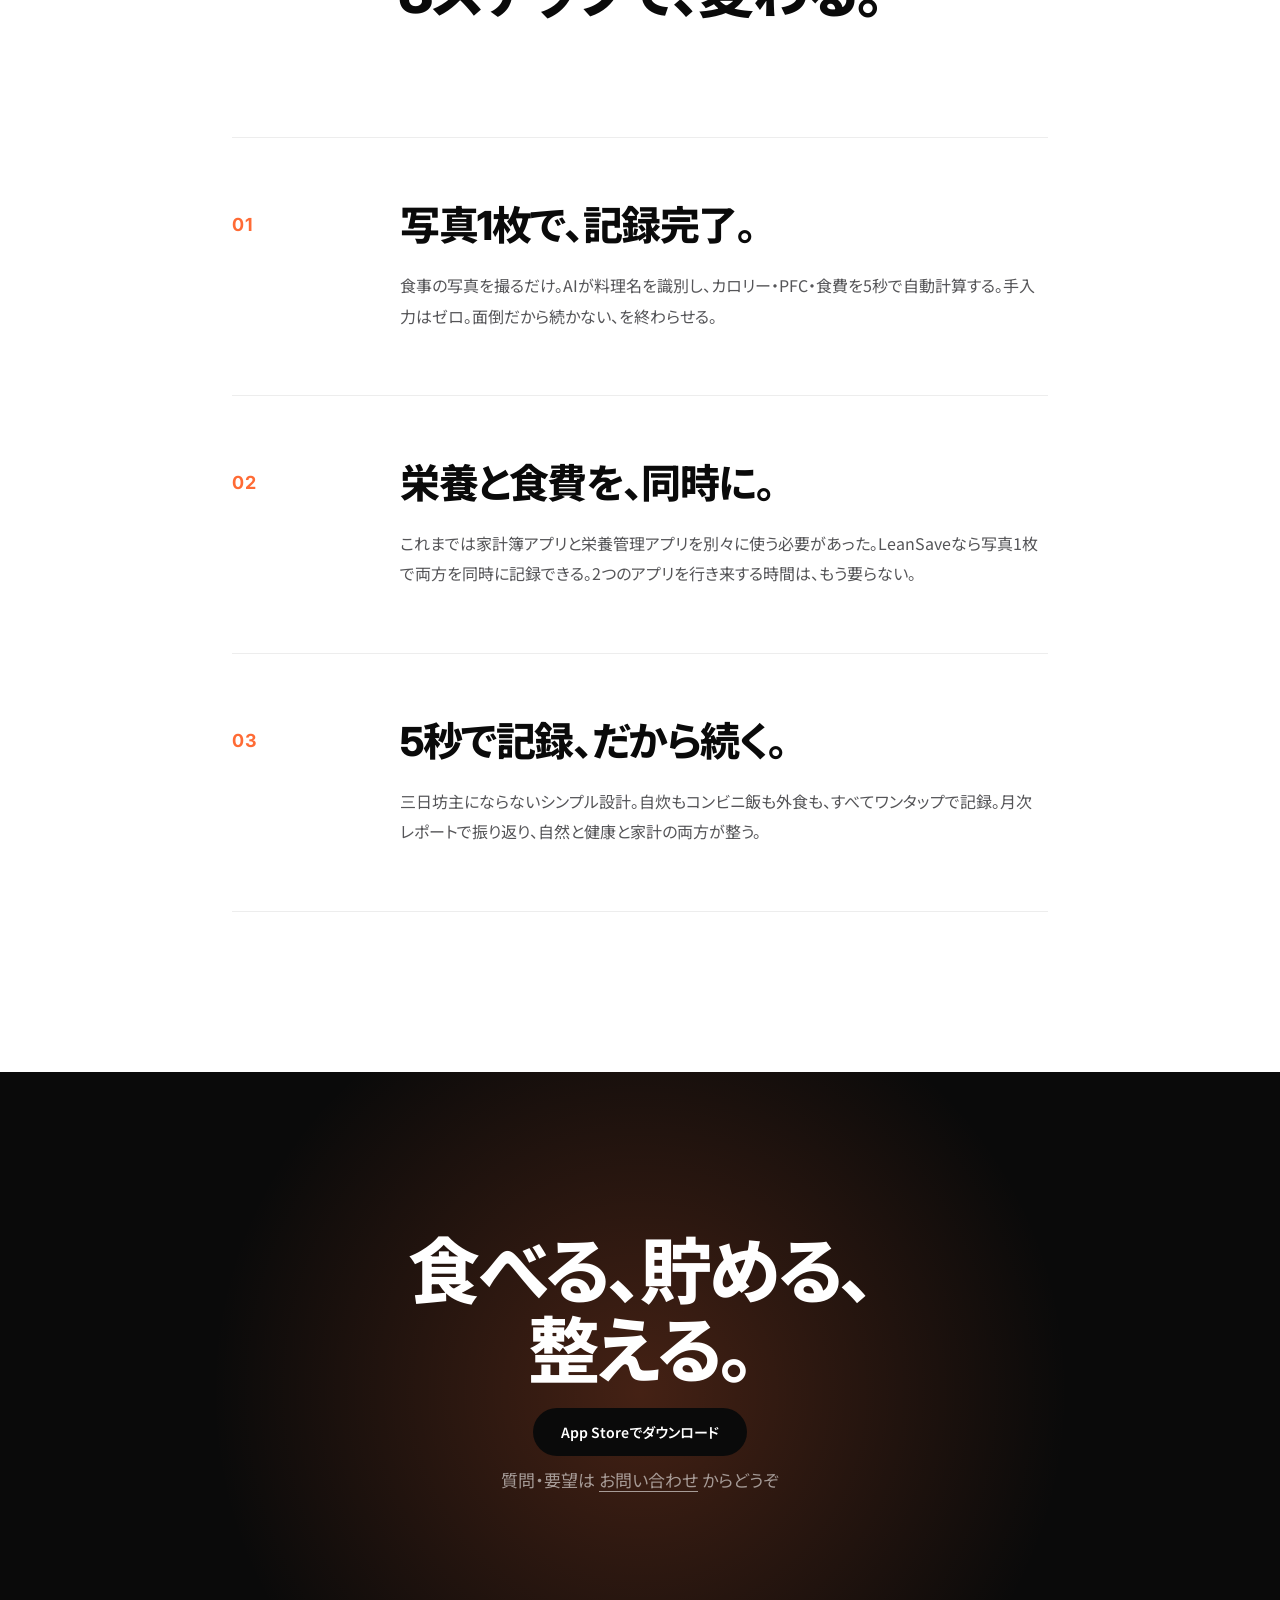
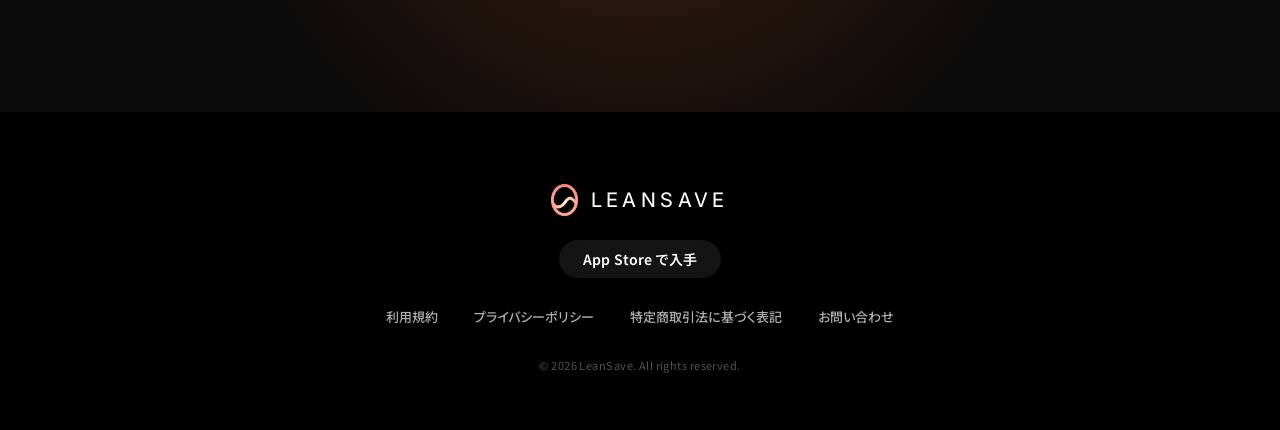
==== commit ad3ca02e: "LP: add App Store download CTAs" ====
--- a/index.html
+++ b/index.html
@@ -30,15 +30,24 @@
 <nav>
   <div class="inner">
     <a href="index.html" class="nav-logo"><img src="logo.png" alt="LeanSave" class="nav-logo-img"><span class="leansave-logo">LEANSAVE</span></a>
-    <a href="support.html" class="nav-cta">お問い合わせ</a>
+    <a href="https://apps.apple.com/jp/app/leansave/id6763870418?utm_source=leansave_lp&utm_medium=web&utm_campaign=launch_2026q2&utm_content=nav_cta" class="nav-cta" data-cta="nav_appstore">App Store で入手</a>
   </div>
 </nav>
 
 <!-- Hero -->
 <section class="hero">
-  <div class="hero-eyebrow">Launching April 2026</div>
+  <div class="hero-eyebrow">App Store で配信中</div>
   <h1>身体も、食費も、<br><span class="hero-title-gradient">ひとつのアプリで。</span></h1>
   <p class="hero-sub">写真を1枚撮るだけ。AIがカロリー・PFC・食費を5秒で自動計算。</p>
+
+  <div class="hero-dl-wrap">
+    <a href="https://apps.apple.com/jp/app/leansave/id6763870418?utm_source=leansave_lp&utm_medium=web&utm_campaign=launch_2026q2&utm_content=hero_cta"
+       class="hero-dl-link hero-dl-link-text"
+       data-cta="hero_appstore"
+       aria-label="App Storeで LeanSave をダウンロード">
+      App Storeでダウンロード
+    </a>
+  </div>
 
   <div class="mockup-wrap">
     <div class="mockup-3d-scene">
@@ -242,12 +251,23 @@
 <!-- CTA -->
 <section class="cta-section">
   <h2>食べる、貯める、<br>整える。</h2>
-  <a href="support.html" class="btn-dark-cta">お問い合わせ</a>
+  <a href="https://apps.apple.com/jp/app/leansave/id6763870418?utm_source=leansave_lp&utm_medium=web&utm_campaign=launch_2026q2&utm_content=cta_section_button"
+     class="btn-dark-cta"
+     data-cta="cta_appstore">App Storeでダウンロード</a>
+  <p class="cta-sub-link">質問・要望は <a href="support.html">お問い合わせ</a> からどうぞ</p>
 </section>
 
 <!-- Footer -->
 <footer>
   <div class="footer-logo"><img src="logo.png" alt="LeanSave" class="footer-logo-img"><span class="leansave-logo">LEANSAVE</span></div>
+  <div class="footer-dl-wrap">
+    <a href="https://apps.apple.com/jp/app/leansave/id6763870418?utm_source=leansave_lp&utm_medium=web&utm_campaign=launch_2026q2&utm_content=footer"
+       class="footer-dl-link footer-dl-link-text"
+       data-cta="footer_appstore"
+       aria-label="App Storeで LeanSave をダウンロード">
+      App Store で入手
+    </a>
+  </div>
   <div class="footer-links">
     <a href="terms.html">利用規約</a>
     <a href="privacy.html">プライバシーポリシー</a>
@@ -258,20 +278,6 @@
 </footer>
 
 <script>
-function handleRegister(e) {
-  if (e) e.preventDefault();
-  const input = e && e.target ? e.target.querySelector('input[type="email"]') : document.getElementById('email-input');
-  const email = input.value.trim();
-  const emailRegex = /^[^\s@]+@[^\s@]+\.[^\s@]+$/;
-  if (!emailRegex.test(email)) {
-    alert('有効なメールアドレスを入力してください。');
-    input.focus();
-    return;
-  }
-  alert('事前登録ありがとうございます。ローンチ時にご連絡します。');
-  input.value = '';
-}
-
 // Intersection Observer for fade-in
 const observer = new IntersectionObserver((entries) => {
   entries.forEach(e => { if (e.isIntersecting) e.target.style.opacity = '1'; });
--- a/style.css
+++ b/style.css
@@ -2096,3 +2096,110 @@
 .footer-logo .leansave-logo {
   color: var(--ls-paper);
 }
+
+/* ==========================================================================
+   CTA section sub-link (お問い合わせサポート動線)
+   ========================================================================== */
+.cta-sub-link {
+  margin-top: 20px;
+  font-size: 13px;
+  color: var(--text-on-dark-dim);
+}
+.cta-sub-link a {
+  color: var(--text-on-dark-dim);
+  text-decoration: underline;
+  text-underline-offset: 4px;
+}
+.cta-sub-link a:hover {
+  color: #fff;
+  opacity: 1;
+}
+
+/* ==========================================================================
+   Hero DL CTA (text-button fallback)
+   ========================================================================== */
+.hero-dl-wrap {
+  margin: 0 auto 56px;
+  display: flex;
+  flex-direction: column;
+  align-items: center;
+  gap: 12px;
+}
+.hero-dl-link {
+  display: inline-block;
+  line-height: 1;
+  border-radius: 999px;
+  transition: transform 0.3s var(--ease), background 0.2s var(--ease), opacity 0.2s var(--ease);
+}
+.hero-dl-link-text {
+  background: var(--text-primary);
+  color: #fff;
+  padding: 16px 32px;
+  font-size: 15px;
+  font-weight: 600;
+  letter-spacing: 0.01em;
+  box-shadow: var(--shadow-md);
+  text-decoration: none;
+}
+.hero-dl-link-text:hover {
+  transform: translateY(-2px);
+  background: var(--accent);
+  opacity: 1;
+}
+.hero-dl-link-text:active {
+  transform: translateY(0);
+}
+.hero-dl-link-text:focus-visible {
+  outline: 2px solid var(--accent);
+  outline-offset: 4px;
+}
+.hero-dl-sub {
+  font-size: 13px;
+  color: var(--text-tertiary);
+  letter-spacing: 0.02em;
+  margin: 0;
+}
+
+@media (max-width: 640px) {
+  .hero-dl-link-text { padding: 14px 28px; font-size: 14px; }
+  .hero-dl-wrap { margin-bottom: 40px; gap: 10px; }
+  .hero-dl-sub { font-size: 12px; }
+}
+
+/* ==========================================================================
+   Footer DL CTA (text-button fallback)
+   ========================================================================== */
+.footer-dl-wrap {
+  margin: 0 auto 28px;
+  display: flex;
+  justify-content: center;
+}
+.footer-dl-link {
+  display: inline-block;
+  line-height: 1;
+  border-radius: 999px;
+  transition: transform 0.2s var(--ease), background 0.2s var(--ease), opacity 0.2s var(--ease);
+}
+.footer-dl-link-text {
+  background: rgba(255, 255, 255, 0.08);
+  color: #fff;
+  padding: 12px 24px;
+  font-size: 14px;
+  font-weight: 600;
+  letter-spacing: 0.01em;
+  text-decoration: none;
+}
+.footer-dl-link-text:hover {
+  background: rgba(255, 255, 255, 0.16);
+  transform: translateY(-2px);
+  opacity: 1;
+}
+.footer-dl-link-text:focus-visible {
+  outline: 2px solid var(--accent);
+  outline-offset: 4px;
+}
+
+@media (max-width: 640px) {
+  .footer-dl-link-text { padding: 11px 22px; font-size: 13px; }
+  .footer-dl-wrap { margin-bottom: 20px; }
+}
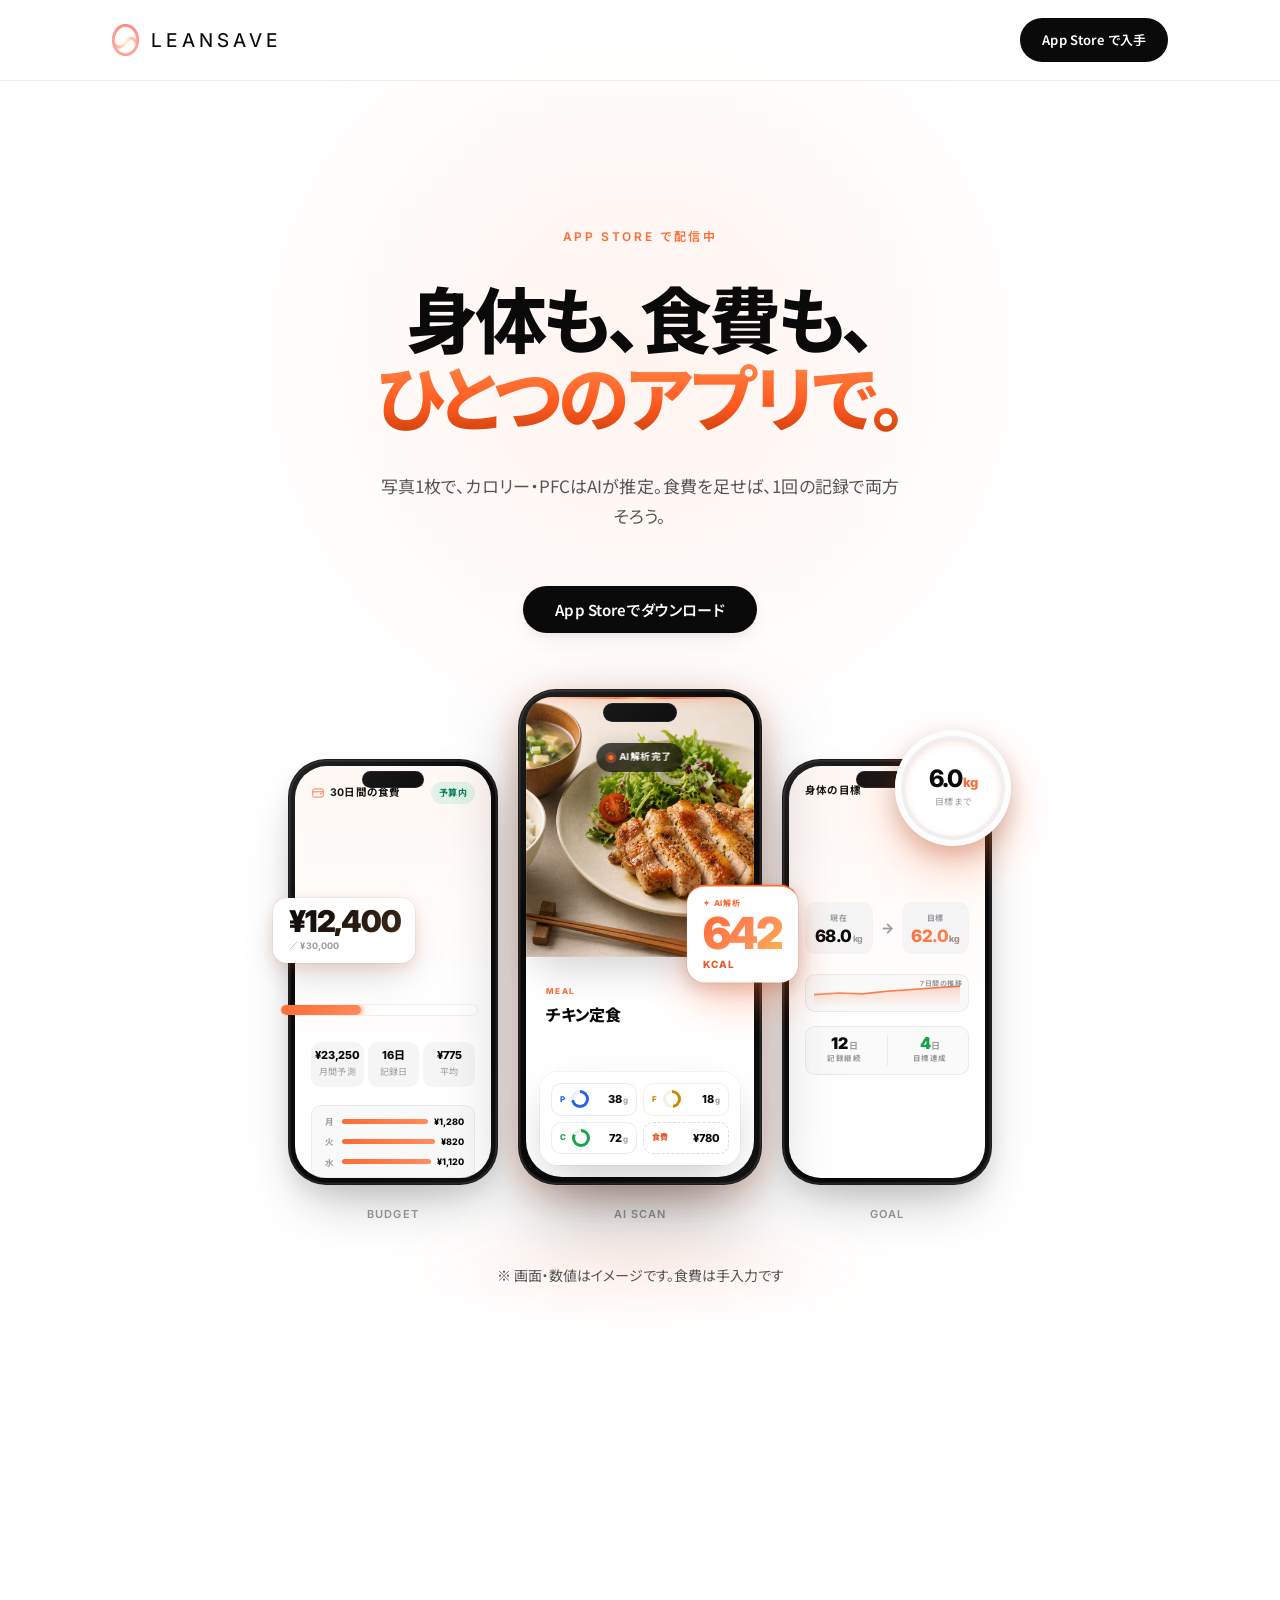
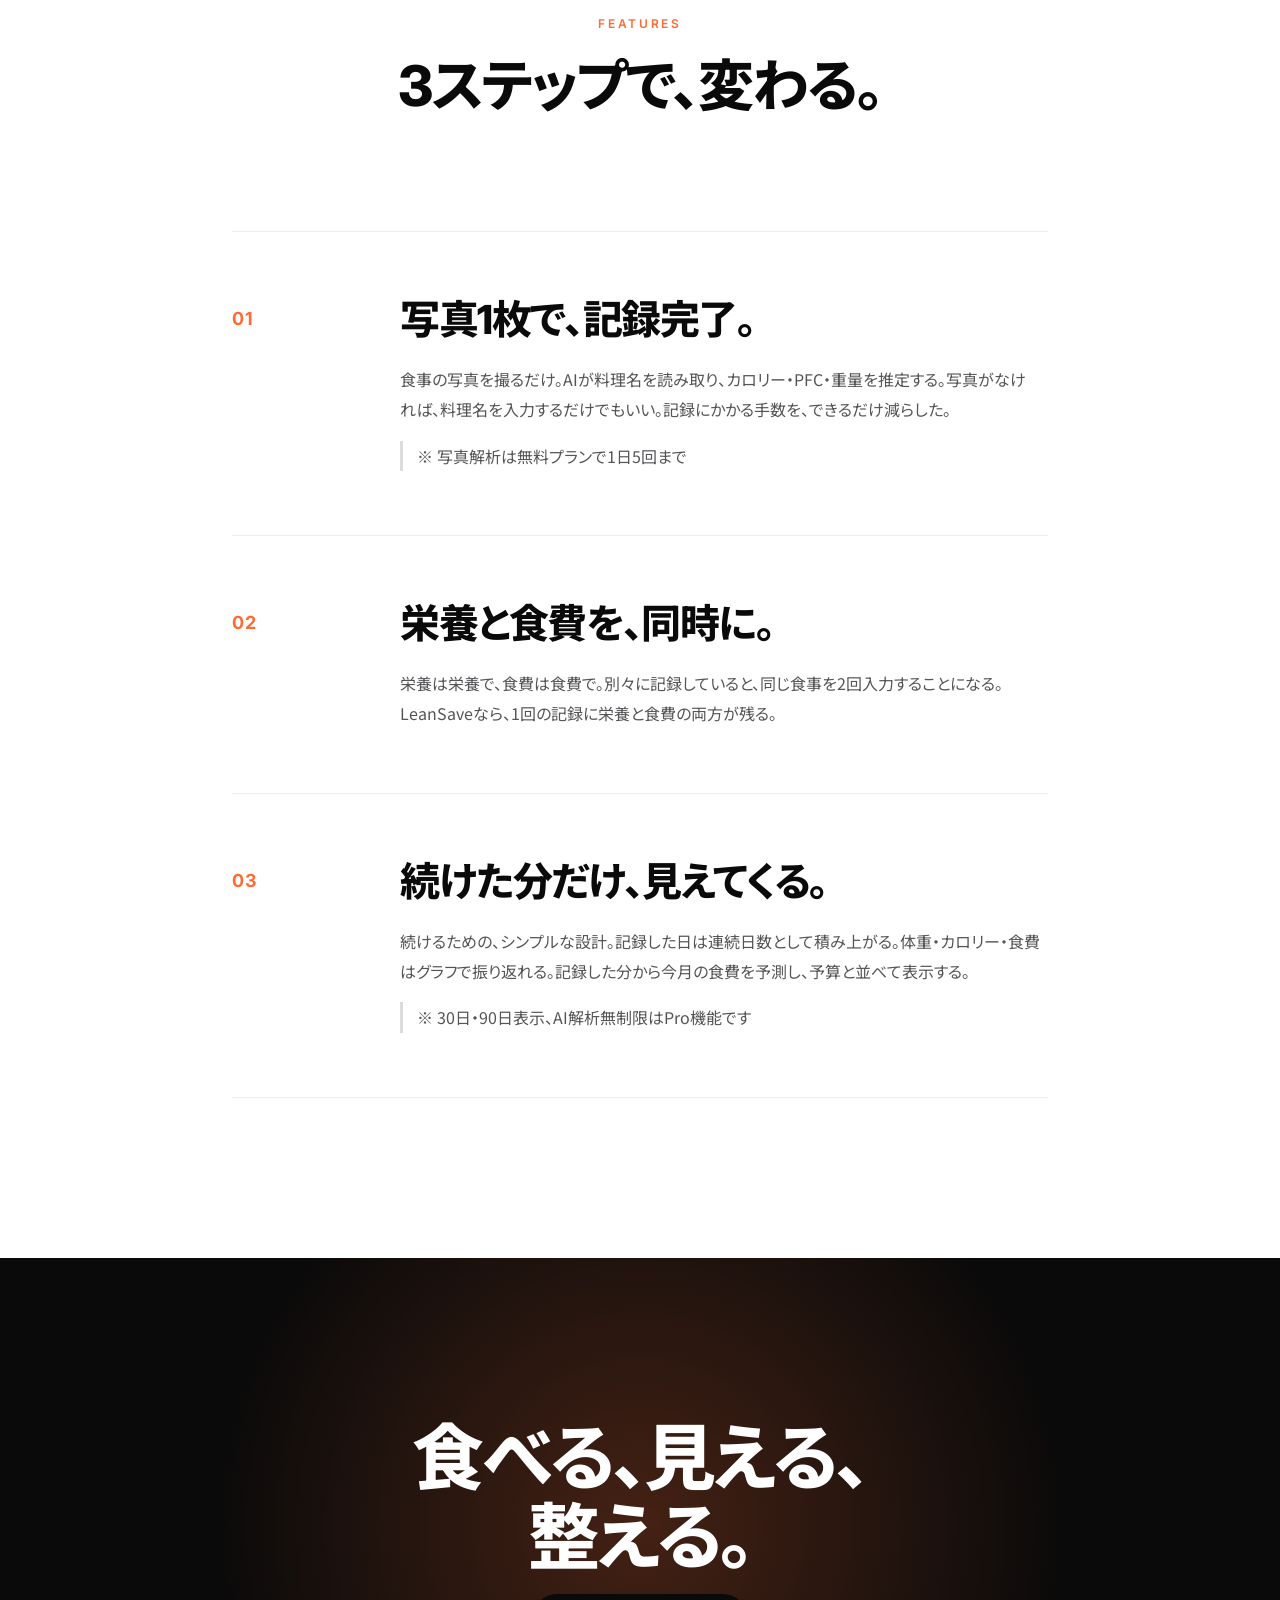
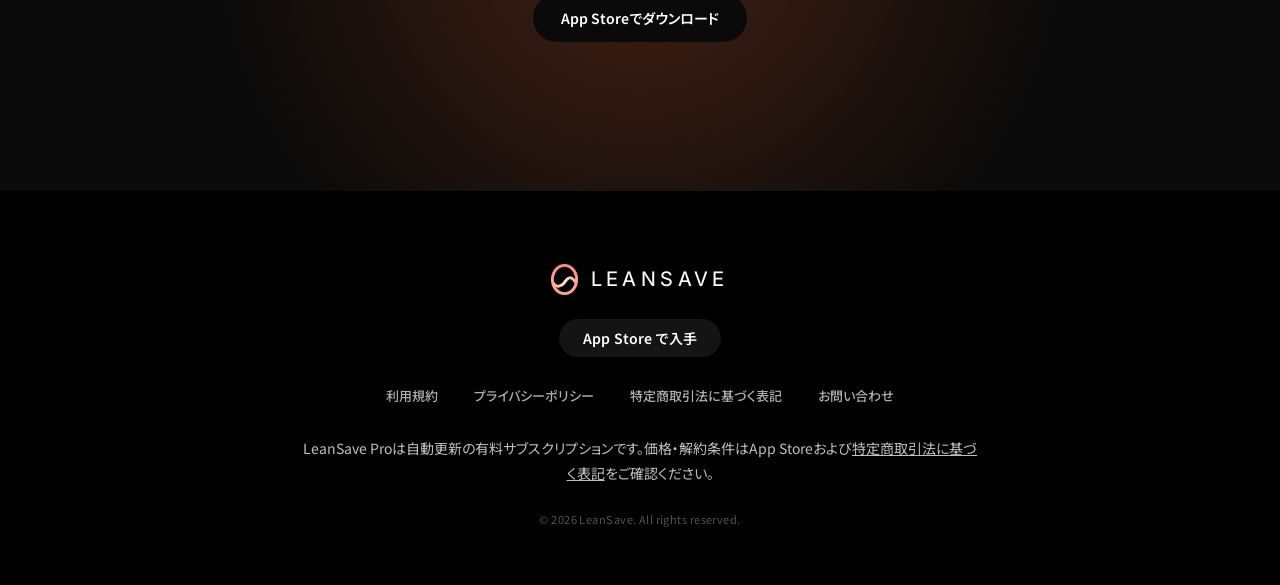
==== commit cf43022e: "LP: fix claims that don't match the app, align mocks, add pricing notes - hero/feature copy: AI esti" ====
--- a/index.html
+++ b/index.html
@@ -38,7 +38,7 @@
 <section class="hero">
   <div class="hero-eyebrow">App Store で配信中</div>
   <h1>身体も、食費も、<br><span class="hero-title-gradient">ひとつのアプリで。</span></h1>
-  <p class="hero-sub">写真を1枚撮るだけ。AIがカロリー・PFC・食費を5秒で自動計算。</p>
+  <p class="hero-sub">写真1枚で、カロリー・PFCはAIが推定。食費を足せば、1回の記録で両方そろう。</p>
 
   <div class="hero-dl-wrap">
     <a href="https://apps.apple.com/jp/app/leansave/id6763870418?utm_source=leansave_lp&utm_medium=web&utm_campaign=launch_2026q2&utm_content=hero_cta"
@@ -67,7 +67,7 @@
                   <path d="M3 7.5C3 6.12 4.12 5 5.5 5h13A2.5 2.5 0 0 1 21 7.5v9A2.5 2.5 0 0 1 18.5 19h-13A2.5 2.5 0 0 1 3 16.5v-9Z" fill="none" stroke="currentColor" stroke-width="1.6"/>
                   <path d="M3 10h18M16 13.5h2" stroke="currentColor" stroke-width="1.6" stroke-linecap="round"/>
                 </svg>
-                <div class="screen-title">今月の食費</div>
+                <div class="screen-title">30日間の食費</div>
               </div>
               <div class="screen-chip chip-ok">予算内</div>
             </div>
@@ -80,16 +80,16 @@
             </div>
             <div class="budget-meta">
               <div class="meta-cell">
-                <div class="meta-value">¥17,600</div>
-                <div class="meta-label">残り予算</div>
+                <div class="meta-value">¥23,250</div>
+                <div class="meta-label">月間予測</div>
               </div>
               <div class="meta-cell">
-                <div class="meta-value">18日</div>
-                <div class="meta-label">残り日数</div>
+                <div class="meta-value">16日</div>
+                <div class="meta-label">記録日</div>
               </div>
               <div class="meta-cell">
-                <div class="meta-value">¥978</div>
-                <div class="meta-label">1日あたり</div>
+                <div class="meta-value">¥775</div>
+                <div class="meta-label">平均</div>
               </div>
             </div>
             <div class="budget-trend">
@@ -116,7 +116,6 @@
             </div>
             <div class="food-photo" aria-hidden="true">
               <div class="scan-line"></div>
-              <div class="food-photo-tag">¥780</div>
             </div>
             <div class="food-name">チキン定食</div>
             <div class="food-calories">
@@ -140,7 +139,7 @@
                 <div class="pfc-cell-ring" style="--p:82"></div>
                 <span class="pfc-cell-value">72<i>g</i></span>
               </div>
-              <div class="pfc-cell pfc-cell-cost">
+              <div class="pfc-cell pfc-cell-cost pfc-cell-input">
                 <span class="pfc-cell-label">食費</span>
                 <span class="pfc-cell-value">¥780</span>
               </div>
@@ -160,12 +159,11 @@
           <div class="mockup-screen screen-goal">
             <div class="screen-header">
               <div class="screen-title">身体の目標</div>
-              <div class="screen-chip chip-progress">−4.0kg</div>
-            </div>
-            <div class="goal-ring" role="img" aria-label="目標達成率 40%">
+            </div>
+            <div class="goal-ring" role="img" aria-label="目標まで 6.0kg">
               <div class="goal-ring-inner">
-                <div class="goal-ring-num">40<span>%</span></div>
-                <div class="goal-ring-sub">達成</div>
+                <div class="goal-ring-num">6.0<span>kg</span></div>
+                <div class="goal-ring-sub">目標まで</div>
               </div>
             </div>
             <div class="goal-weights">
@@ -208,6 +206,7 @@
 
     </div>
     </div>
+    <p class="mockup-note">※ 画面・数値はイメージです。食費は手入力です</p>
   </div>
 </section>
 
@@ -224,7 +223,8 @@
         <div class="feature-num">01</div>
         <div class="feature-body">
           <h3>写真1枚で、記録完了。</h3>
-          <p>食事の写真を撮るだけ。AIが料理名を識別し、カロリー・PFC・食費を5秒で自動計算する。手入力はゼロ。面倒だから続かない、を終わらせる。</p>
+          <p>食事の写真を撮るだけ。AIが料理名を読み取り、カロリー・PFC・重量を推定する。写真がなければ、料理名を入力するだけでもいい。記録にかかる手数を、できるだけ減らした。</p>
+          <p class="feature-note">※ 写真解析は無料プランで1日5回まで</p>
         </div>
       </div>
 
@@ -232,15 +232,16 @@
         <div class="feature-num">02</div>
         <div class="feature-body">
           <h3>栄養と食費を、同時に。</h3>
-          <p>これまでは家計簿アプリと栄養管理アプリを別々に使う必要があった。LeanSaveなら写真1枚で両方を同時に記録できる。2つのアプリを行き来する時間は、もう要らない。</p>
+          <p>栄養は栄養で、食費は食費で。別々に記録していると、同じ食事を2回入力することになる。LeanSaveなら、1回の記録に栄養と食費の両方が残る。</p>
         </div>
       </div>
 
       <div class="feature-row">
         <div class="feature-num">03</div>
         <div class="feature-body">
-          <h3>5秒で記録、だから続く。</h3>
-          <p>三日坊主にならないシンプル設計。自炊もコンビニ飯も外食も、すべてワンタップで記録。月次レポートで振り返り、自然と健康と家計の両方が整う。</p>
+          <h3>続けた分だけ、見えてくる。</h3>
+          <p>続けるための、シンプルな設計。記録した日は連続日数として積み上がる。体重・カロリー・食費はグラフで振り返れる。記録した分から今月の食費を予測し、予算と並べて表示する。</p>
+          <p class="feature-note">※ 30日・90日表示、AI解析無制限はPro機能です</p>
         </div>
       </div>
 
@@ -250,11 +251,10 @@
 
 <!-- CTA -->
 <section class="cta-section">
-  <h2>食べる、貯める、<br>整える。</h2>
+  <h2>食べる、見える、<br>整える。</h2>
   <a href="https://apps.apple.com/jp/app/leansave/id6763870418?utm_source=leansave_lp&utm_medium=web&utm_campaign=launch_2026q2&utm_content=cta_section_button"
      class="btn-dark-cta"
      data-cta="cta_appstore">App Storeでダウンロード</a>
-  <p class="cta-sub-link">質問・要望は <a href="support.html">お問い合わせ</a> からどうぞ</p>
 </section>
 
 <!-- Footer -->
@@ -274,6 +274,7 @@
     <a href="legal.html">特定商取引法に基づく表記</a>
     <a href="support.html">お問い合わせ</a>
   </div>
+  <p class="footer-note">LeanSave Proは自動更新の有料サブスクリプションです。価格・解約条件はApp Storeおよび<a href="legal.html">特定商取引法に基づく表記</a>をご確認ください。</p>
   <div class="footer-copy">© 2026 LeanSave. All rights reserved.</div>
 </footer>
 
--- a/style.css
+++ b/style.css
@@ -287,6 +287,18 @@
   background: radial-gradient(ellipse at center, rgba(255, 107, 53, 0.15), transparent 70%);
   filter: blur(24px);
   pointer-events: none;
+}
+/* モック画面がサンプルであることの注記。図の近くに置く */
+.mockup-note {
+  position: relative;
+  z-index: 2;
+  margin: 40px auto 0;
+  max-width: 640px;
+  padding: 0 8px;
+  font-size: 14px;
+  line-height: 1.7;
+  color: var(--text-secondary);
+  text-align: center;
 }
 
 /* 3D Scene */
@@ -944,7 +956,7 @@
 .goal-ring {
   width: 112px; height: 112px;
   border-radius: 50%;
-  background: conic-gradient(var(--accent) 0% 40%, var(--surface-2) 40% 100%);
+  background: var(--surface-2);
   margin: 6px auto 14px;
   position: relative;
   box-shadow: 0 6px 22px -6px rgba(255, 107, 53, 0.38);
@@ -957,7 +969,7 @@
   margin: 0;
   width: 116px;
   height: 116px;
-  background: conic-gradient(var(--accent) 0% 40%, var(--surface-2) 40% 100%);
+  background: var(--surface-2);
   box-shadow:
     0 20px 48px -6px rgba(255, 107, 53, 0.48),
     0 8px 22px rgba(10, 10, 10, 0.18),
@@ -1187,6 +1199,16 @@
   line-height: 1.9;
   color: var(--text-secondary);
   max-width: 640px;
+}
+/* 料金・提供条件の注記。本文より小さくしない（可読性を落とさないため） */
+.feature-note {
+  font-size: 16px;
+  line-height: 1.8;
+  color: var(--text-secondary);
+  max-width: 640px;
+  margin-top: 16px;
+  padding-left: 14px;
+  border-left: 3px solid var(--border-strong);
 }
 
 /* ==========================================================================
@@ -1312,6 +1334,18 @@
   color: #fff;
   opacity: 1;
 }
+.footer-note {
+  font-size: 14px;
+  line-height: 1.8;
+  color: rgba(255, 255, 255, 0.75);
+  max-width: 680px;
+  margin: 0 auto 24px;
+}
+.footer-note a {
+  color: rgba(255, 255, 255, 0.75);
+  text-decoration: underline;
+}
+.footer-note a:hover { color: #fff; }
 .footer-copy {
   font-size: 11px;
   color: rgba(255, 255, 255, 0.32);
@@ -1669,6 +1703,11 @@
   background: linear-gradient(135deg, rgba(255, 107, 53, 0.08), rgba(255, 255, 255, 0.85));
 }
 .pfc-cell-cost .pfc-cell-label { color: var(--accent-dark); }
+/* 食費はユーザーが入力する値。AI が推定する P / F / C と視覚的に区別する */
+.pfc-cell-input {
+  background: rgba(255, 255, 255, 0.85);
+  border: 1px dashed var(--border-strong);
+}
 
 /* -------- 左 phone Budget wallet icon + trend -------- */
 .screen-title-row {
@@ -1885,6 +1924,11 @@
   .budget-day { padding: 5px 7px; border-radius: 7px; }
   .budget-day-label { font-size: 7px; }
   .budget-day-value { font-size: 10px; }
+  /* 狭幅では内容幅が不足するため、GOAL 画面と同じ 8px に揃える */
+  .screen-budget {
+    padding-left: 8px;
+    padding-right: 8px;
+  }
   /* 飛び出し要素のモバイル調整 */
   .screen-budget .budget-hero {
     top: 30%;
@@ -1900,7 +1944,11 @@
     right: 8px;
     height: 6px;
   }
-  .screen-budget .budget-meta { margin-top: auto; margin-bottom: 6px; }
+  .screen-budget .budget-meta { margin-top: auto; margin-bottom: 6px; gap: 2px; }
+  /* 狭幅でラベル・タイトルが縦に潰れるのを防ぐ */
+  .screen-budget .screen-title,
+  .screen-budget .screen-chip,
+  .screen-budget .meta-label { white-space: nowrap; }
 
   /* Screen 2 */
   .ai-badge { font-size: 7px; padding: 3px 7px; margin-bottom: 7px; }
@@ -1977,7 +2025,10 @@
       0 4px 10px rgba(10, 10, 10, 0.14);
   }
   .screen-goal .goal-ring::before { inset: 5px; }
-  .screen-goal .goal-weights { margin-top: 42px; }
+  /* リングが右上に飛び出すため、タイトル側に逃げ幅を確保する */
+  .screen-goal .screen-header { padding-right: 44px; }
+  .screen-goal .screen-title { font-size: 7px; white-space: nowrap; }
+  .screen-goal .goal-weights { margin-top: 22px; }
   .screen-goal .goal-cal { margin-top: 6px; }
   .goal-weights { gap: 3px; margin-bottom: 6px; }
   .weight-cell { padding: 4px 2px; border-radius: 6px; }
@@ -2045,9 +2096,10 @@
   .trend-row { font-size: 6.5px; gap: 4px; }
   .trend-bar { height: 4px; }
   .trend-val { font-size: 7px; }
-  .weight-chart { height: 28px; margin: 5px 0 4px; }
-  .chart-label { font-size: 6px; }
+  .weight-chart { height: 38px; margin: 6px 0 5px; padding: 4px 10px 4px 8px; }
+  .chart-label { font-size: 6px; top: auto; bottom: 3px; left: 8px; right: auto; }
   .streak-row { padding: 6px 3px; gap: 5px; margin-top: 5px; }
+  .screen-goal .streak-row { margin-top: 12px; margin-bottom: 7px; }
   .streak-num { font-size: 12px; }
   .streak-num span { font-size: 7px; }
   .streak-label { font-size: 6px; }
